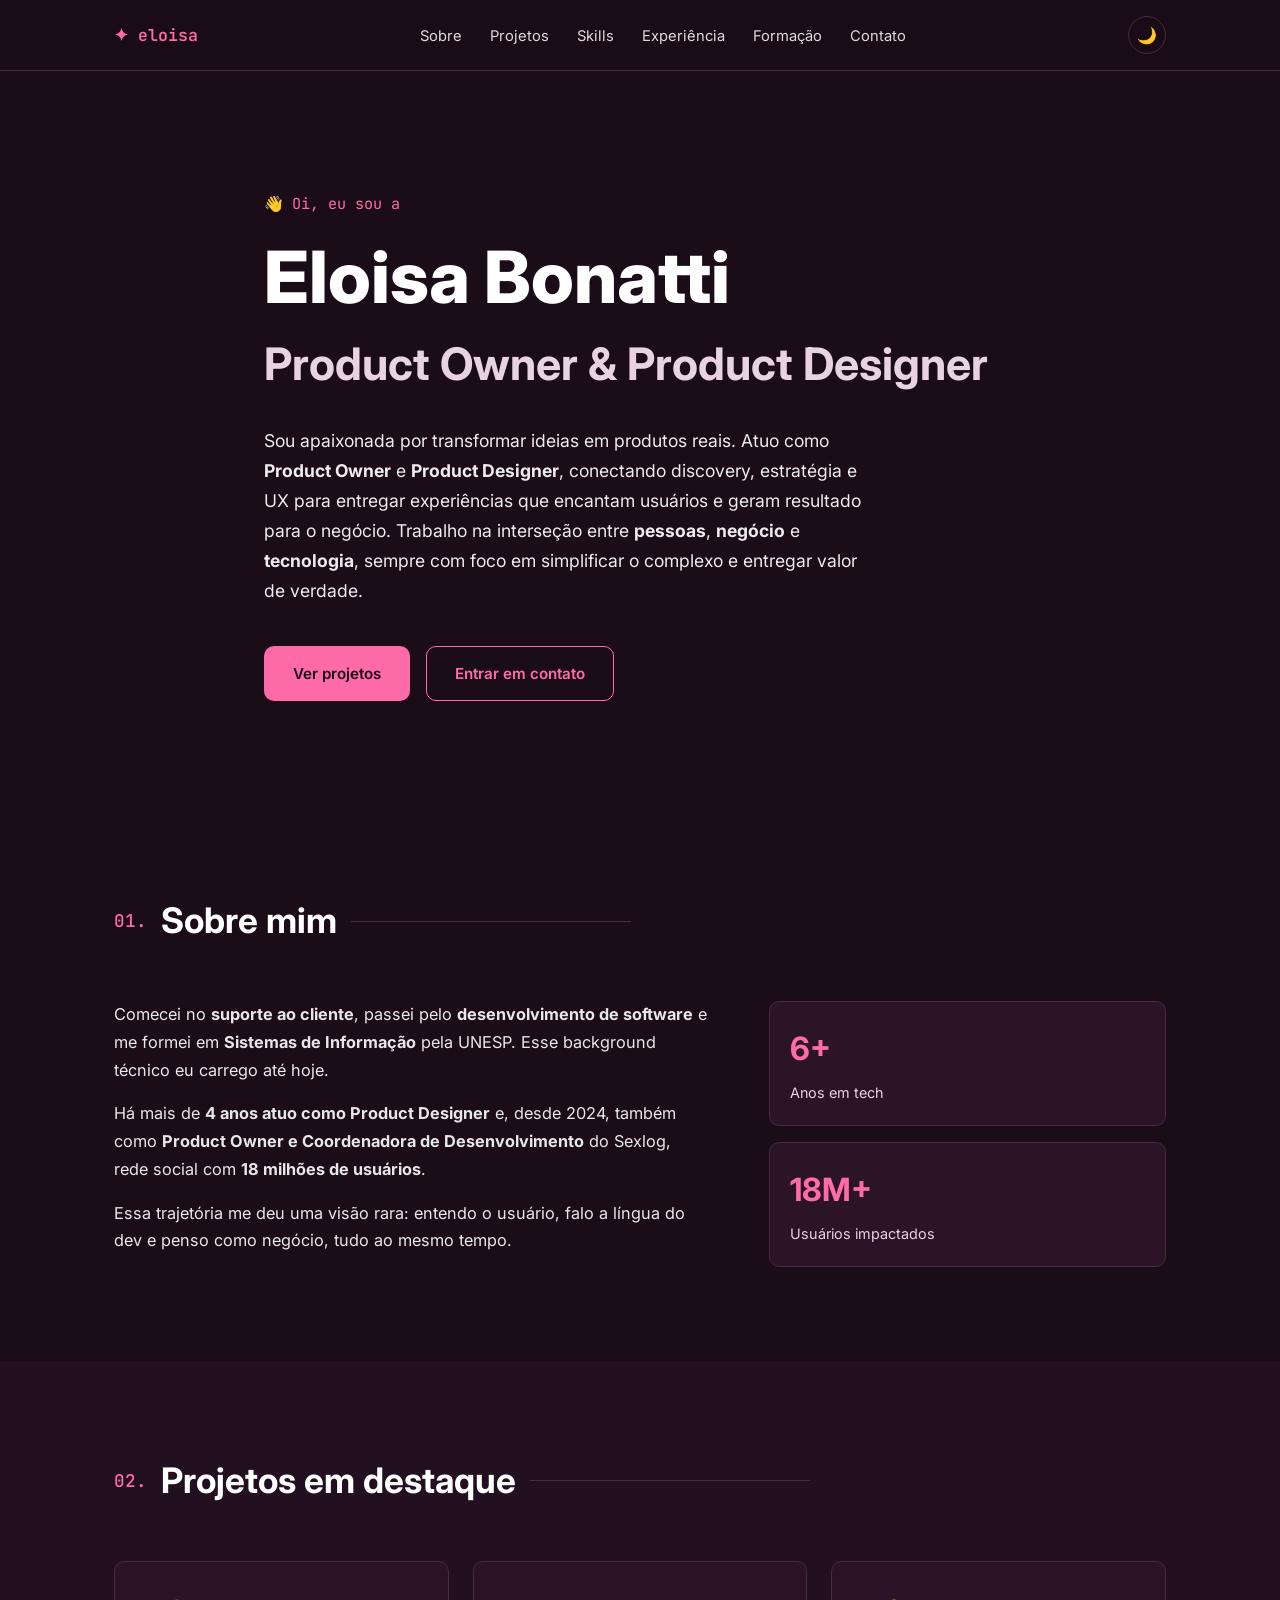
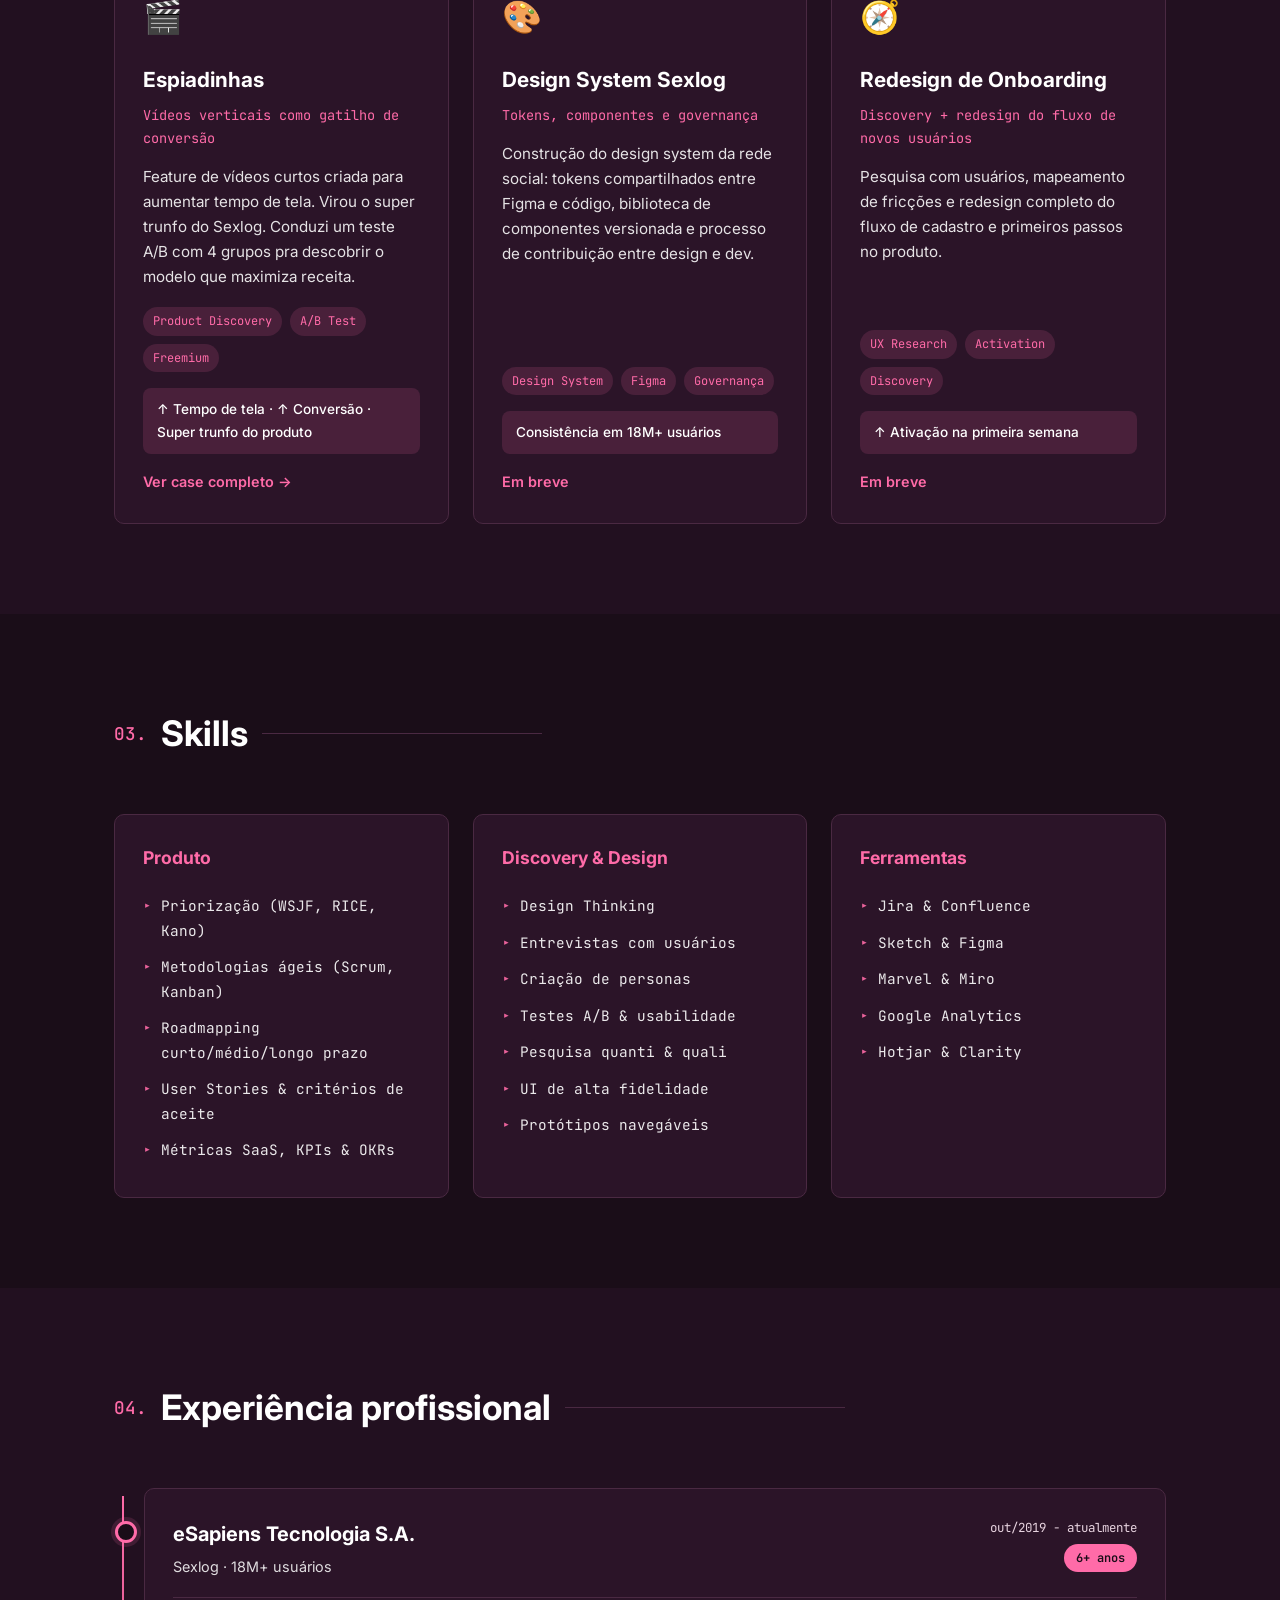
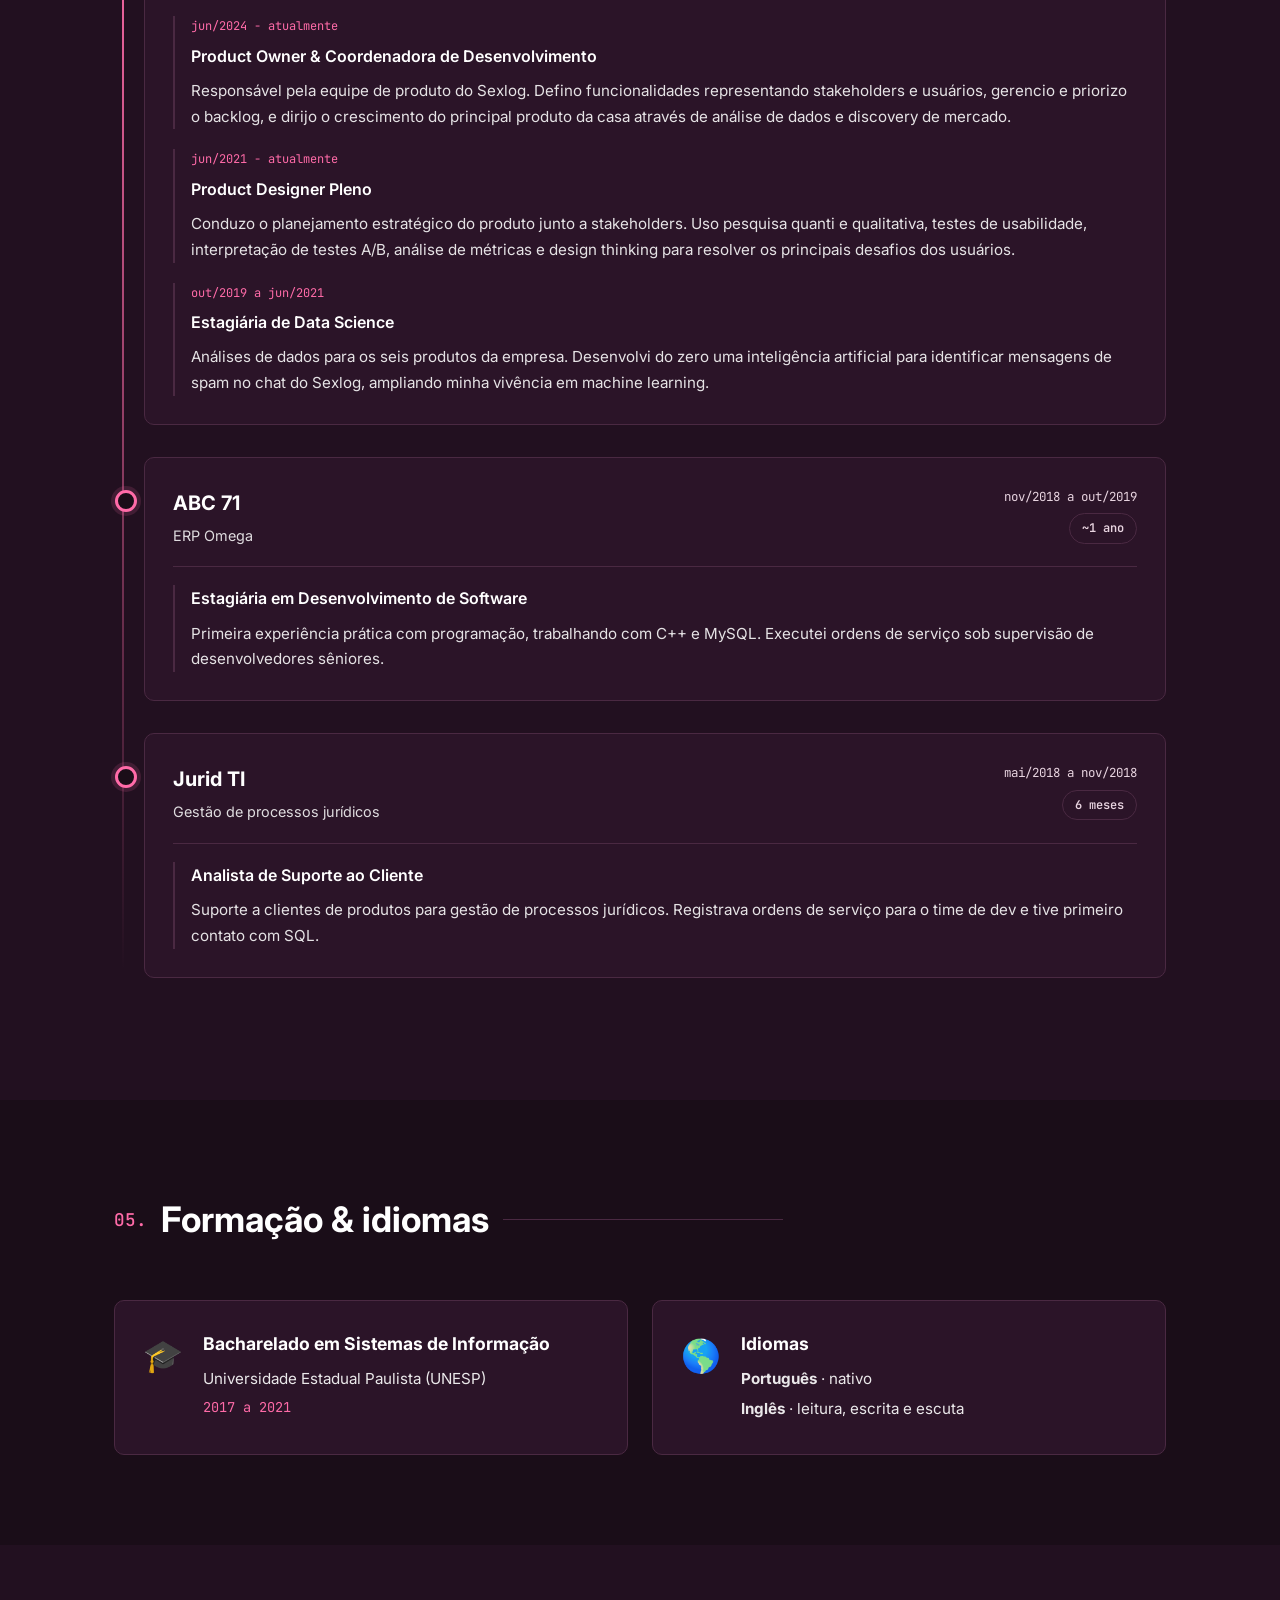
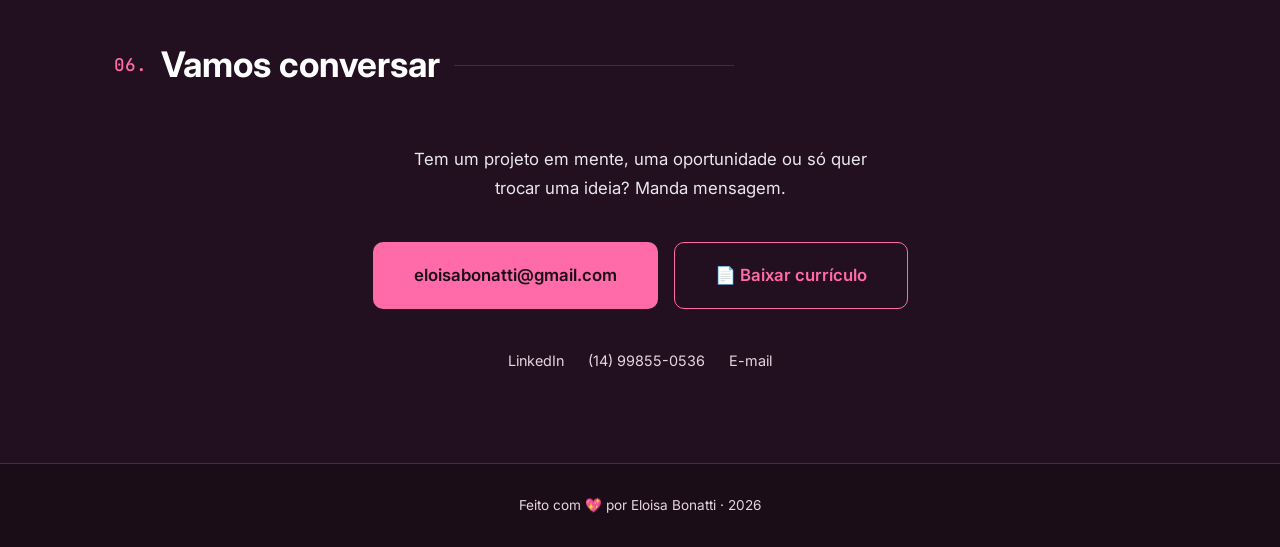
==== index.html @ 6ac98e0f "style: remover highlight de cafés tomados" ====
<!DOCTYPE html>
<html lang="pt-BR">
<head>
  <meta charset="UTF-8" />
  <meta name="viewport" content="width=device-width, initial-scale=1.0" />
  <meta name="description" content="Portifólio pessoal de Eloisa Bonatti." />
  <title>Eloisa Bonatti · Product Owner & Product Designer</title>
  <link rel="preconnect" href="https://fonts.googleapis.com">
  <link rel="preconnect" href="https://fonts.gstatic.com" crossorigin>
  <link href="https://fonts.googleapis.com/css2?family=Inter:wght@400;500;600;700;800&family=JetBrains+Mono:wght@400;600&display=swap" rel="stylesheet">
  <link rel="stylesheet" href="src/styles/main.css" />
</head>
<body>
  <!-- NAV -->
  <header class="nav">
    <div class="container nav__inner">
      <a href="#" class="nav__logo">✦ eloisa</a>
      <nav>
        <ul class="nav__links">
          <li><a href="#sobre">Sobre</a></li>
          <li><a href="#projetos">Projetos</a></li>
          <li><a href="#skills">Skills</a></li>
          <li><a href="#experiencia">Experiência</a></li>
          <li><a href="#formacao">Formação</a></li>
          <li><a href="#contato">Contato</a></li>
        </ul>
      </nav>
      <button id="themeToggle" class="theme-toggle" aria-label="Alternar tema">🌙</button>
    </div>
  </header>

  <!-- HERO -->
  <section class="hero">
    <div class="container hero__inner">
      <p class="hero__hello">👋 Oi, eu sou a</p>
      <h1 class="hero__name">Eloisa Bonatti</h1>
      <h2 class="hero__role">Product Owner &amp; Product Designer</h2>
      <p class="hero__bio">
        Sou apaixonada por transformar ideias em produtos reais. Atuo como
        <strong>Product Owner</strong> e <strong>Product Designer</strong>, conectando
        discovery, estratégia e UX para entregar experiências que encantam usuários
        e geram resultado para o negócio. Trabalho na interseção entre
        <strong>pessoas</strong>, <strong>negócio</strong> e <strong>tecnologia</strong>,
        sempre com foco em simplificar o complexo e entregar valor de verdade.
      </p>
      <div class="hero__ctas">
        <a href="#projetos" class="btn btn--primary">Ver projetos</a>
        <a href="#contato" class="btn btn--ghost">Entrar em contato</a>
      </div>
    </div>
  </section>

  <!-- SOBRE -->
  <section id="sobre" class="section">
    <div class="container">
      <h2 class="section__title"><span class="section__index">01.</span> Sobre mim</h2>
      <div class="about">
        <div class="about__text">
          <p>
            Comecei no <strong>suporte ao cliente</strong>, passei pelo
            <strong>desenvolvimento de software</strong> e me formei em
            <strong>Sistemas de Informação</strong> pela UNESP. Esse background
            técnico eu carrego até hoje.
          </p>
          <p>
            Há mais de <strong>4 anos atuo como Product Designer</strong> e, desde
            2024, também como <strong>Product Owner e Coordenadora de Desenvolvimento</strong>
            do Sexlog, rede social com <strong>18 milhões de usuários</strong>.
          </p>
          <p>
            Essa trajetória me deu uma visão rara: entendo o usuário, falo a língua
            do dev e penso como negócio, tudo ao mesmo tempo.
          </p>
        </div>
        <div class="about__highlights">
          <div class="highlight"><span class="highlight__num">6+</span><span>Anos em tech</span></div>
          <div class="highlight"><span class="highlight__num">18M+</span><span>Usuários impactados</span></div>
        </div>
      </div>
    </div>
  </section>

  <!-- PROJETOS -->
  <section id="projetos" class="section section--alt">
    <div class="container">
      <h2 class="section__title"><span class="section__index">02.</span> Projetos em destaque</h2>
      <div class="projects" id="projectsGrid">
        <!-- preenchido via JS -->
      </div>
    </div>
  </section>

  <!-- SKILLS -->
  <section id="skills" class="section">
    <div class="container">
      <h2 class="section__title"><span class="section__index">03.</span> Skills</h2>
      <div class="skills">
        <div class="skill-group">
          <h3>Produto</h3>
          <ul>
            <li>Priorização (WSJF, RICE, Kano)</li>
            <li>Metodologias ágeis (Scrum, Kanban)</li>
            <li>Roadmapping curto/médio/longo prazo</li>
            <li>User Stories &amp; critérios de aceite</li>
            <li>Métricas SaaS, KPIs &amp; OKRs</li>
          </ul>
        </div>
        <div class="skill-group">
          <h3>Discovery &amp; Design</h3>
          <ul>
            <li>Design Thinking</li>
            <li>Entrevistas com usuários</li>
            <li>Criação de personas</li>
            <li>Testes A/B &amp; usabilidade</li>
            <li>Pesquisa quanti &amp; quali</li>
            <li>UI de alta fidelidade</li>
            <li>Protótipos navegáveis</li>
          </ul>
        </div>
        <div class="skill-group">
          <h3>Ferramentas</h3>
          <ul>
            <li>Jira &amp; Confluence</li>
            <li>Sketch &amp; Figma</li>
            <li>Marvel &amp; Miro</li>
            <li>Google Analytics</li>
            <li>Hotjar &amp; Clarity</li>
          </ul>
        </div>
      </div>
    </div>
  </section>

  <!-- EXPERIÊNCIA -->
  <section id="experiencia" class="section section--alt">
    <div class="container">
      <h2 class="section__title"><span class="section__index">04.</span> Experiência profissional</h2>
      <div class="timeline">

        <div class="timeline__item">
          <div class="timeline__header">
            <div>
              <h3 class="timeline__company-name">eSapiens Tecnologia S.A.</h3>
              <div class="timeline__company-sub">Sexlog · 18M+ usuários</div>
            </div>
            <div class="timeline__tenure">
              <span class="timeline__period">out/2019 - atualmente</span>
              <span class="timeline__badge">6+ anos</span>
            </div>
          </div>

          <div class="timeline__roles">
            <div class="role">
              <div class="role__period">jun/2024 - atualmente</div>
              <h4 class="role__title">Product Owner &amp; Coordenadora de Desenvolvimento</h4>
              <p class="role__desc">
                Responsável pela equipe de produto do Sexlog. Defino funcionalidades
                representando stakeholders e usuários, gerencio e priorizo o backlog, e
                dirijo o crescimento do principal produto da casa através de análise de
                dados e discovery de mercado.
              </p>
            </div>

            <div class="role">
              <div class="role__period">jun/2021 - atualmente</div>
              <h4 class="role__title">Product Designer Pleno</h4>
              <p class="role__desc">
                Conduzo o planejamento estratégico do produto junto a stakeholders. Uso
                pesquisa quanti e qualitativa, testes de usabilidade, interpretação de
                testes A/B, análise de métricas e design thinking para resolver os
                principais desafios dos usuários.
              </p>
            </div>

            <div class="role">
              <div class="role__period">out/2019 a jun/2021</div>
              <h4 class="role__title">Estagiária de Data Science</h4>
              <p class="role__desc">
                Análises de dados para os seis produtos da empresa. Desenvolvi do zero
                uma inteligência artificial para identificar mensagens de spam no chat
                do Sexlog, ampliando minha vivência em machine learning.
              </p>
            </div>
          </div>
        </div>

        <div class="timeline__item">
          <div class="timeline__header">
            <div>
              <h3 class="timeline__company-name">ABC 71</h3>
              <div class="timeline__company-sub">ERP Omega</div>
            </div>
            <div class="timeline__tenure">
              <span class="timeline__period">nov/2018 a out/2019</span>
              <span class="timeline__badge timeline__badge--soft">~1 ano</span>
            </div>
          </div>
          <div class="timeline__roles">
            <div class="role">
              <h4 class="role__title">Estagiária em Desenvolvimento de Software</h4>
              <p class="role__desc">
                Primeira experiência prática com programação, trabalhando com C++ e MySQL.
                Executei ordens de serviço sob supervisão de desenvolvedores sêniores.
              </p>
            </div>
          </div>
        </div>

        <div class="timeline__item">
          <div class="timeline__header">
            <div>
              <h3 class="timeline__company-name">Jurid TI</h3>
              <div class="timeline__company-sub">Gestão de processos jurídicos</div>
            </div>
            <div class="timeline__tenure">
              <span class="timeline__period">mai/2018 a nov/2018</span>
              <span class="timeline__badge timeline__badge--soft">6 meses</span>
            </div>
          </div>
          <div class="timeline__roles">
            <div class="role">
              <h4 class="role__title">Analista de Suporte ao Cliente</h4>
              <p class="role__desc">
                Suporte a clientes de produtos para gestão de processos jurídicos.
                Registrava ordens de serviço para o time de dev e tive primeiro contato com SQL.
              </p>
            </div>
          </div>
        </div>

      </div>
    </div>
  </section>
  <!-- FORMAÇÃO -->
  <section id="formacao" class="section">
    <div class="container">
      <h2 class="section__title"><span class="section__index">05.</span> Formação &amp; idiomas</h2>
      <div class="education">
        <div class="education__card">
          <div class="education__icon">🎓</div>
          <div>
            <h3>Bacharelado em Sistemas de Informação</h3>
            <p class="education__school">Universidade Estadual Paulista (UNESP)</p>
            <p class="education__period">2017 a 2021</p>
          </div>
        </div>
        <div class="education__card">
          <div class="education__icon">🌎</div>
          <div>
            <h3>Idiomas</h3>
            <p class="education__school"><strong>Português</strong> · nativo</p>
            <p class="education__school"><strong>Inglês</strong> · leitura, escrita e escuta</p>
          </div>
        </div>
      </div>
    </div>
  </section>

  <!-- CONTATO -->
  <section id="contato" class="section section--alt">
    <div class="container contact">
      <h2 class="section__title"><span class="section__index">06.</span> Vamos conversar</h2>
      <p class="contact__lead">
        Tem um projeto em mente, uma oportunidade ou só quer trocar uma ideia? Manda mensagem.
      </p>
      <div class="contact__ctas">
        <a href="mailto:eloisabonatti@gmail.com" class="btn btn--primary btn--large">eloisabonatti@gmail.com</a>
        <a href="public/CV_EloisaBonatti.pdf" target="_blank" rel="noopener" class="btn btn--ghost btn--large">📄 Baixar currículo</a>
      </div>
      <div class="contact__social">
        <a href="https://linkedin.com/in/" target="_blank" rel="noopener">LinkedIn</a>
        <a href="tel:+5514998550536">(14) 99855-0536</a>
        <a href="mailto:eloisabonatti@gmail.com">E-mail</a>
      </div>
    </div>
  </section>

  <footer class="footer">
    <div class="container">
      <p>Feito com 💖 por Eloisa Bonatti · <span id="year"></span></p>
    </div>
  </footer>

  <script src="src/utils/main.js"></script>
</body>
</html>
---- src/styles/main.css ----
/* ============ TOKENS ============ */
:root {
  --bg: #1a0d18;
  --bg-alt: #221020;
  --surface: #2b1428;
  --border: #4a2942;
  --text: #ffffff;
  --text-muted: #e8d4e0;
  --accent: #ff6ba8;
  --accent-soft: rgba(255, 107, 168, 0.14);
  --shadow: 0 10px 30px -15px rgba(255, 107, 168, 0.4);
  --radius: 10px;
  --container: 1100px;
  --transition: 0.25s ease;
}

[data-theme="light"] {
  --bg: #fff5f9;
  --bg-alt: #ffe4ef;
  --surface: #ffffff;
  --border: #ffc4dc;
  --text: #2d0f23;
  --text-muted: #5c2945;
  --accent: #c2185b;
  --accent-soft: rgba(194, 24, 91, 0.08);
  --shadow: 0 4px 20px -6px rgba(194, 24, 91, 0.15);
}

/* ============ RESET ============ */
* { box-sizing: border-box; margin: 0; padding: 0; }
html { scroll-behavior: smooth; }
body {
  font-family: 'Inter', system-ui, sans-serif;
  background: var(--bg);
  color: var(--text);
  line-height: 1.7;
  font-size: 16.5px;
  -webkit-font-smoothing: antialiased;
  -moz-osx-font-smoothing: grayscale;
  transition: background var(--transition), color var(--transition);
}
a { color: inherit; text-decoration: none; transition: color var(--transition); }
ul { list-style: none; }
img { max-width: 100%; display: block; }

.container { max-width: var(--container); margin: 0 auto; padding: 0 24px; }

/* ============ NAV ============ */
.nav {
  position: sticky; top: 0; z-index: 50;
  background: rgba(10, 14, 26, 0.85);
  backdrop-filter: blur(10px);
  border-bottom: 1px solid var(--border);
}
.nav { background: rgba(26, 13, 24, 0.85); }
[data-theme="light"] .nav { background: rgba(255, 245, 249, 0.9); }
.nav__inner { display: flex; align-items: center; justify-content: space-between; height: 70px; }
.nav__logo { font-family: 'JetBrains Mono', monospace; font-weight: 600; color: var(--accent); }
.nav__links { display: flex; gap: 28px; }
.nav__links a { font-size: 0.92rem; color: var(--text); opacity: 0.85; }
.nav__links a:hover { opacity: 1; }
.nav__links a:hover { color: var(--accent); }
.theme-toggle {
  background: none; border: 1px solid var(--border); color: var(--text);
  width: 38px; height: 38px; border-radius: 50%; cursor: pointer;
  font-size: 1rem; transition: all var(--transition);
}
.theme-toggle:hover { border-color: var(--accent); color: var(--accent); }

/* ============ HERO ============ */
.hero { padding: 120px 0 100px; }
.hero__inner { max-width: 800px; }
.hero__hello { color: var(--accent); font-family: 'JetBrains Mono', monospace; font-size: 0.95rem; margin-bottom: 20px; }
.hero__name { font-size: clamp(2.5rem, 6vw, 4.5rem); font-weight: 800; line-height: 1.1; margin-bottom: 10px; }
.hero__role { font-size: clamp(1.5rem, 4vw, 2.8rem); font-weight: 700; color: var(--text-muted); margin-bottom: 24px; }
.hero__bio { font-size: 1.1rem; color: var(--text); max-width: 600px; margin-bottom: 40px; opacity: 0.92; }
.hero__ctas { display: flex; gap: 16px; flex-wrap: wrap; }

/* ============ BUTTONS ============ */
.btn {
  display: inline-block; padding: 14px 28px; border-radius: var(--radius);
  font-weight: 600; font-size: 0.95rem; cursor: pointer;
  transition: all var(--transition); border: 1px solid transparent;
}
.btn--primary { background: var(--accent); color: var(--bg); }
.btn--primary:hover { transform: translateY(-2px); box-shadow: var(--shadow); }
.btn--ghost { background: transparent; border-color: var(--accent); color: var(--accent); }
.btn--ghost:hover { background: var(--accent-soft); }
.btn--large { padding: 18px 40px; font-size: 1.05rem; }

/* ============ SECTIONS ============ */
.section { padding: 90px 0; }
.section--alt { background: var(--bg-alt); }
.section__title {
  font-size: clamp(1.6rem, 4vw, 2.2rem); font-weight: 700;
  margin-bottom: 50px; display: flex; align-items: center; gap: 14px;
}
.section__title::after {
  content: ""; flex: 1; height: 1px; background: var(--border); max-width: 280px;
}
.section__index {
  font-family: 'JetBrains Mono', monospace; color: var(--accent);
  font-size: 1.1rem; font-weight: 500;
}

/* ============ SOBRE ============ */
.about { display: grid; grid-template-columns: 1.5fr 1fr; gap: 60px; align-items: start; }
.about__text p { color: var(--text); margin-bottom: 16px; opacity: 0.9; font-size: 1.02rem; }
.about__text strong { color: var(--text); }
.about__highlights { display: grid; gap: 16px; }
.highlight {
  background: var(--surface); border: 1px solid var(--border);
  padding: 20px; border-radius: var(--radius);
  display: flex; flex-direction: column; gap: 4px;
}
.highlight__num { font-size: 2rem; font-weight: 700; color: var(--accent); }
.highlight span:last-child { color: var(--text-muted); font-size: 0.9rem; }

/* ============ PROJETOS ============ */
.projects {
  display: grid;
  grid-template-columns: repeat(auto-fit, minmax(300px, 1fr));
  gap: 24px;
}
.project {
  background: var(--surface); border: 1px solid var(--border);
  border-radius: var(--radius); padding: 28px;
  transition: all var(--transition);
  display: flex; flex-direction: column;
  color: var(--text);
}
.project--clickable { cursor: pointer; }
.project:hover {
  transform: translateY(-6px); border-color: var(--accent);
  box-shadow: var(--shadow);
}
.project__icon { font-size: 2rem; margin-bottom: 18px; }
.project__title { font-size: 1.3rem; font-weight: 700; margin-bottom: 6px; }
.project__subtitle { color: var(--accent); font-size: 0.85rem; margin-bottom: 14px; font-family: 'JetBrains Mono', monospace; }
.project__desc { color: var(--text); font-size: 0.95rem; flex: 1; margin-bottom: 18px; opacity: 0.88; line-height: 1.65; }
.project__tags { display: flex; flex-wrap: wrap; gap: 8px; margin-bottom: 16px; }
.project__tag {
  font-family: 'JetBrains Mono', monospace; font-size: 0.75rem;
  color: var(--accent); padding: 4px 10px;
  background: var(--accent-soft); border-radius: 20px;
}
.project__impact {
  font-size: 0.85rem; color: var(--text);
  padding: 10px 14px; background: var(--accent-soft);
  border-radius: 8px; margin-bottom: 16px; font-weight: 500;
}
.project__cta {
  font-size: 0.9rem; color: var(--accent); font-weight: 600;
  margin-top: auto;
}
.project:hover .project__cta { transform: translateX(4px); }

/* ============ TIMELINE (EXPERIÊNCIA) ============ */
.timeline { position: relative; padding-left: 30px; }
.timeline::before {
  content: ""; position: absolute; left: 8px; top: 8px; bottom: 8px;
  width: 2px; background: linear-gradient(var(--accent), transparent);
}
.timeline__item {
  position: relative; margin-bottom: 32px;
  background: var(--surface); border: 1px solid var(--border);
  border-radius: var(--radius); padding: 28px;
  transition: border-color var(--transition);
}
.timeline__item::before {
  content: ""; position: absolute; left: -30px; top: 32px;
  width: 16px; height: 16px; border-radius: 50%;
  background: var(--bg); border: 3px solid var(--accent);
  box-shadow: 0 0 0 4px var(--accent-soft);
}
.timeline__item:hover { border-color: var(--accent); }

/* Header: empresa + tempo de permanência */
.timeline__header {
  display: flex; justify-content: space-between; align-items: flex-start;
  gap: 16px; flex-wrap: wrap;
  padding-bottom: 18px; margin-bottom: 18px;
  border-bottom: 1px solid var(--border);
}
.timeline__company-name {
  font-size: 1.25rem; font-weight: 700; margin-bottom: 4px;
}
.timeline__company-sub {
  color: var(--text); font-size: 0.9rem; opacity: 0.85;
}
.timeline__tenure {
  display: flex; flex-direction: column; align-items: flex-end; gap: 6px;
}
.timeline__period {
  font-family: 'JetBrains Mono', monospace;
  font-size: 0.78rem; color: var(--text-muted);
}
.timeline__badge {
  font-family: 'JetBrains Mono', monospace;
  font-size: 0.75rem; font-weight: 600;
  padding: 4px 12px; border-radius: 20px;
  background: var(--accent); color: var(--bg);
}
.timeline__badge--soft {
  background: transparent; color: var(--text-muted);
  border: 1px solid var(--border);
}

/* Cargos dentro da empresa */
.timeline__roles {
  display: flex; flex-direction: column; gap: 20px;
}
.role { padding-left: 16px; border-left: 2px solid var(--border); transition: border-color var(--transition); }
.role:hover { border-left-color: var(--accent); }
.role__period {
  font-family: 'JetBrains Mono', monospace;
  font-size: 0.75rem; color: var(--accent); margin-bottom: 6px;
}
.role__title {
  font-size: 1rem; font-weight: 600; margin-bottom: 8px;
}
.role__desc { color: var(--text); font-size: 0.95rem; line-height: 1.7; opacity: 0.88; }

@media (max-width: 640px) {
  .timeline__tenure { align-items: flex-start; }
}

/* ============ FORMAÇÃO ============ */
.education {
  display: grid; grid-template-columns: repeat(auto-fit, minmax(280px, 1fr));
  gap: 24px;
}
.education__card {
  background: var(--surface); border: 1px solid var(--border);
  border-radius: var(--radius); padding: 28px;
  display: flex; gap: 20px; align-items: flex-start;
  transition: all var(--transition);
}
.education__card:hover { border-color: var(--accent); transform: translateY(-4px); }
.education__icon { font-size: 2rem; }
.education__card h3 { margin-bottom: 8px; font-size: 1.1rem; }
.education__school { color: var(--text); font-size: 0.95rem; margin-bottom: 4px; opacity: 0.9; }
.education__period {
  font-family: 'JetBrains Mono', monospace;
  color: var(--accent); font-size: 0.85rem;
}

/* ============ SKILLS ============ */
.skills { display: grid; grid-template-columns: repeat(auto-fit, minmax(250px, 1fr)); gap: 24px; }
.skill-group {
  background: var(--surface); border: 1px solid var(--border);
  padding: 28px; border-radius: var(--radius);
}
.skill-group h3 { color: var(--accent); margin-bottom: 16px; font-size: 1.1rem; }
.skill-group ul li {
  font-family: 'JetBrains Mono', monospace; font-size: 0.9rem;
  color: var(--text); padding: 6px 0; position: relative; padding-left: 18px;
  opacity: 0.9;
}
.skill-group ul li::before { content: "▸"; color: var(--accent); position: absolute; left: 0; }

/* ============ CONTATO ============ */
.contact { text-align: center; }
.contact__lead { color: var(--text); max-width: 500px; margin: 0 auto 40px; font-size: 1.05rem; opacity: 0.9; }
.contact__ctas { display: flex; gap: 16px; justify-content: center; flex-wrap: wrap; }
.contact__social { margin-top: 40px; display: flex; gap: 24px; justify-content: center; }
.contact__social a { color: var(--text-muted); font-size: 0.9rem; }
.contact__social a:hover { color: var(--accent); }

/* ============ FOOTER ============ */
.footer {
  padding: 30px 0; border-top: 1px solid var(--border);
  text-align: center; color: var(--text-muted); font-size: 0.85rem;
}

/* ============ RESPONSIVO ============ */
@media (max-width: 720px) {
  .nav__links { display: none; }
  .about { grid-template-columns: 1fr; }
  .hero { padding: 80px 0 60px; }
  .section { padding: 60px 0; }
  .section__title::after { display: none; }
}
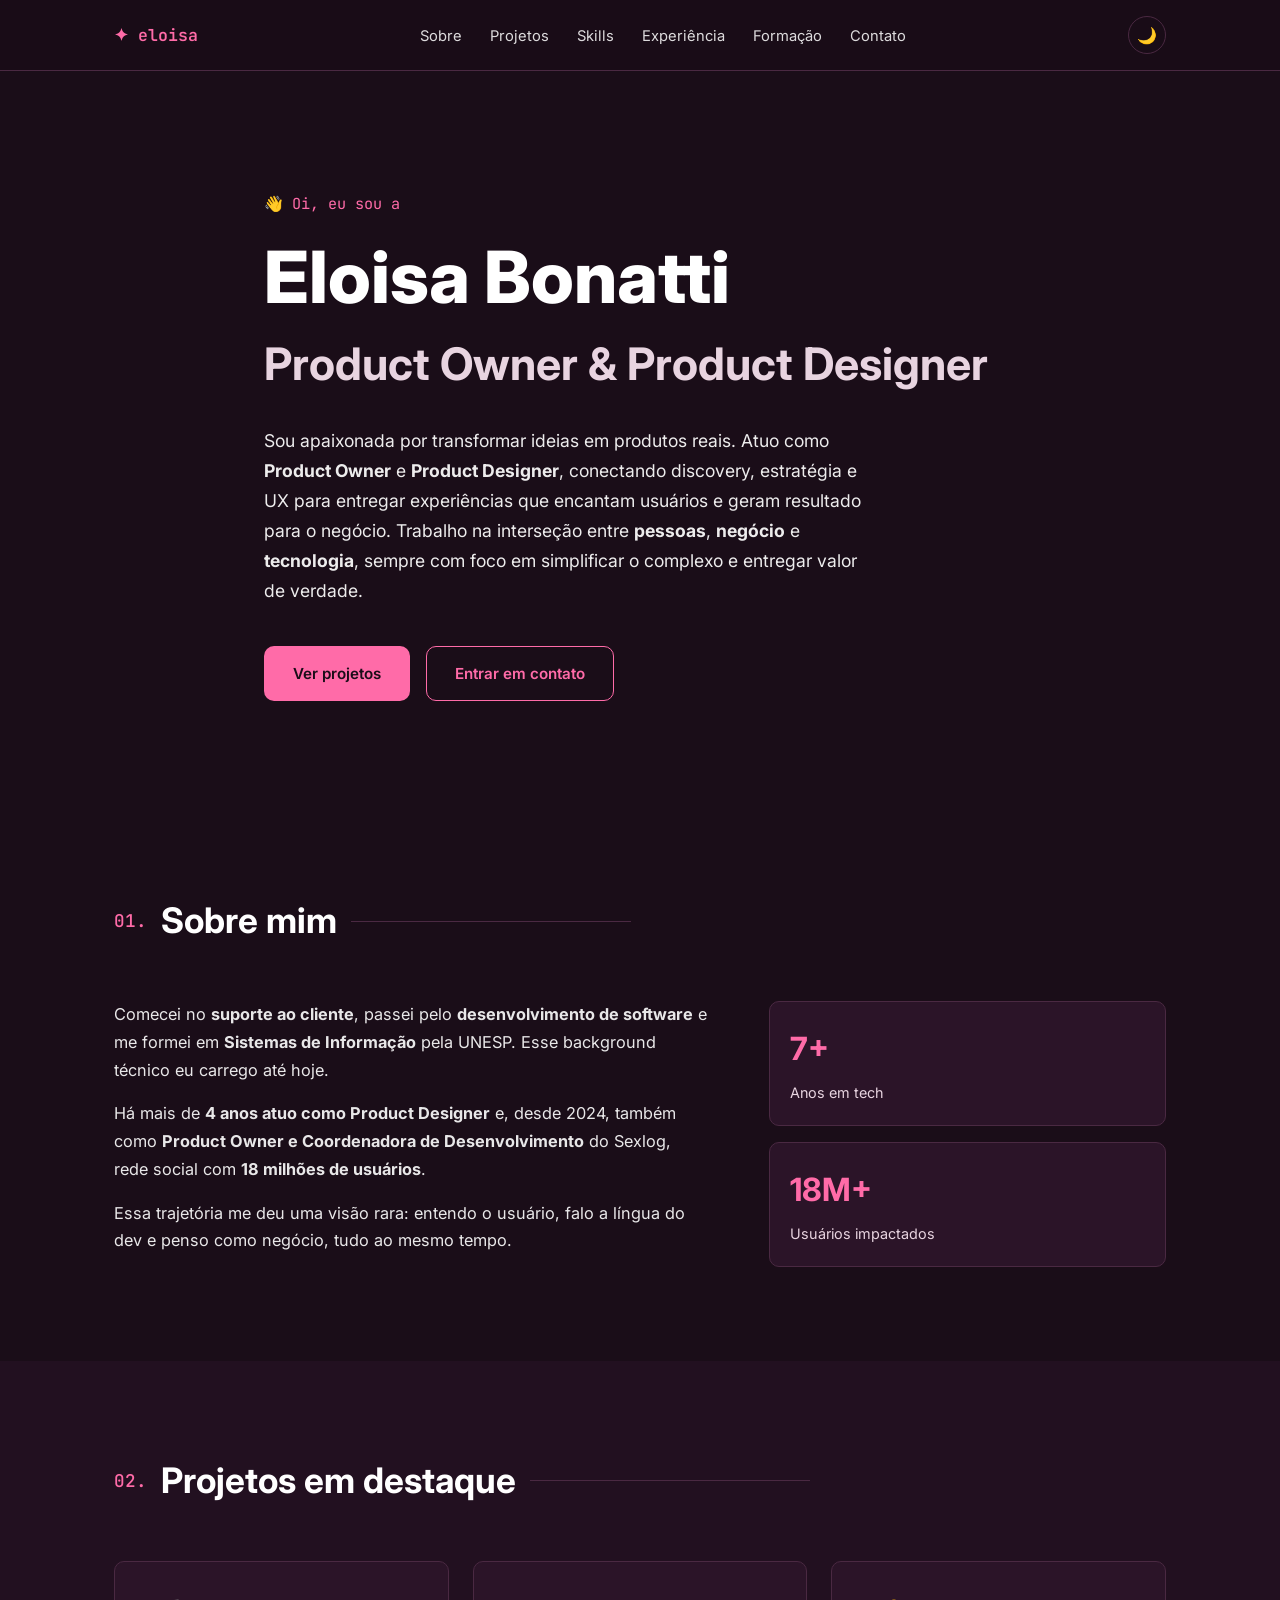
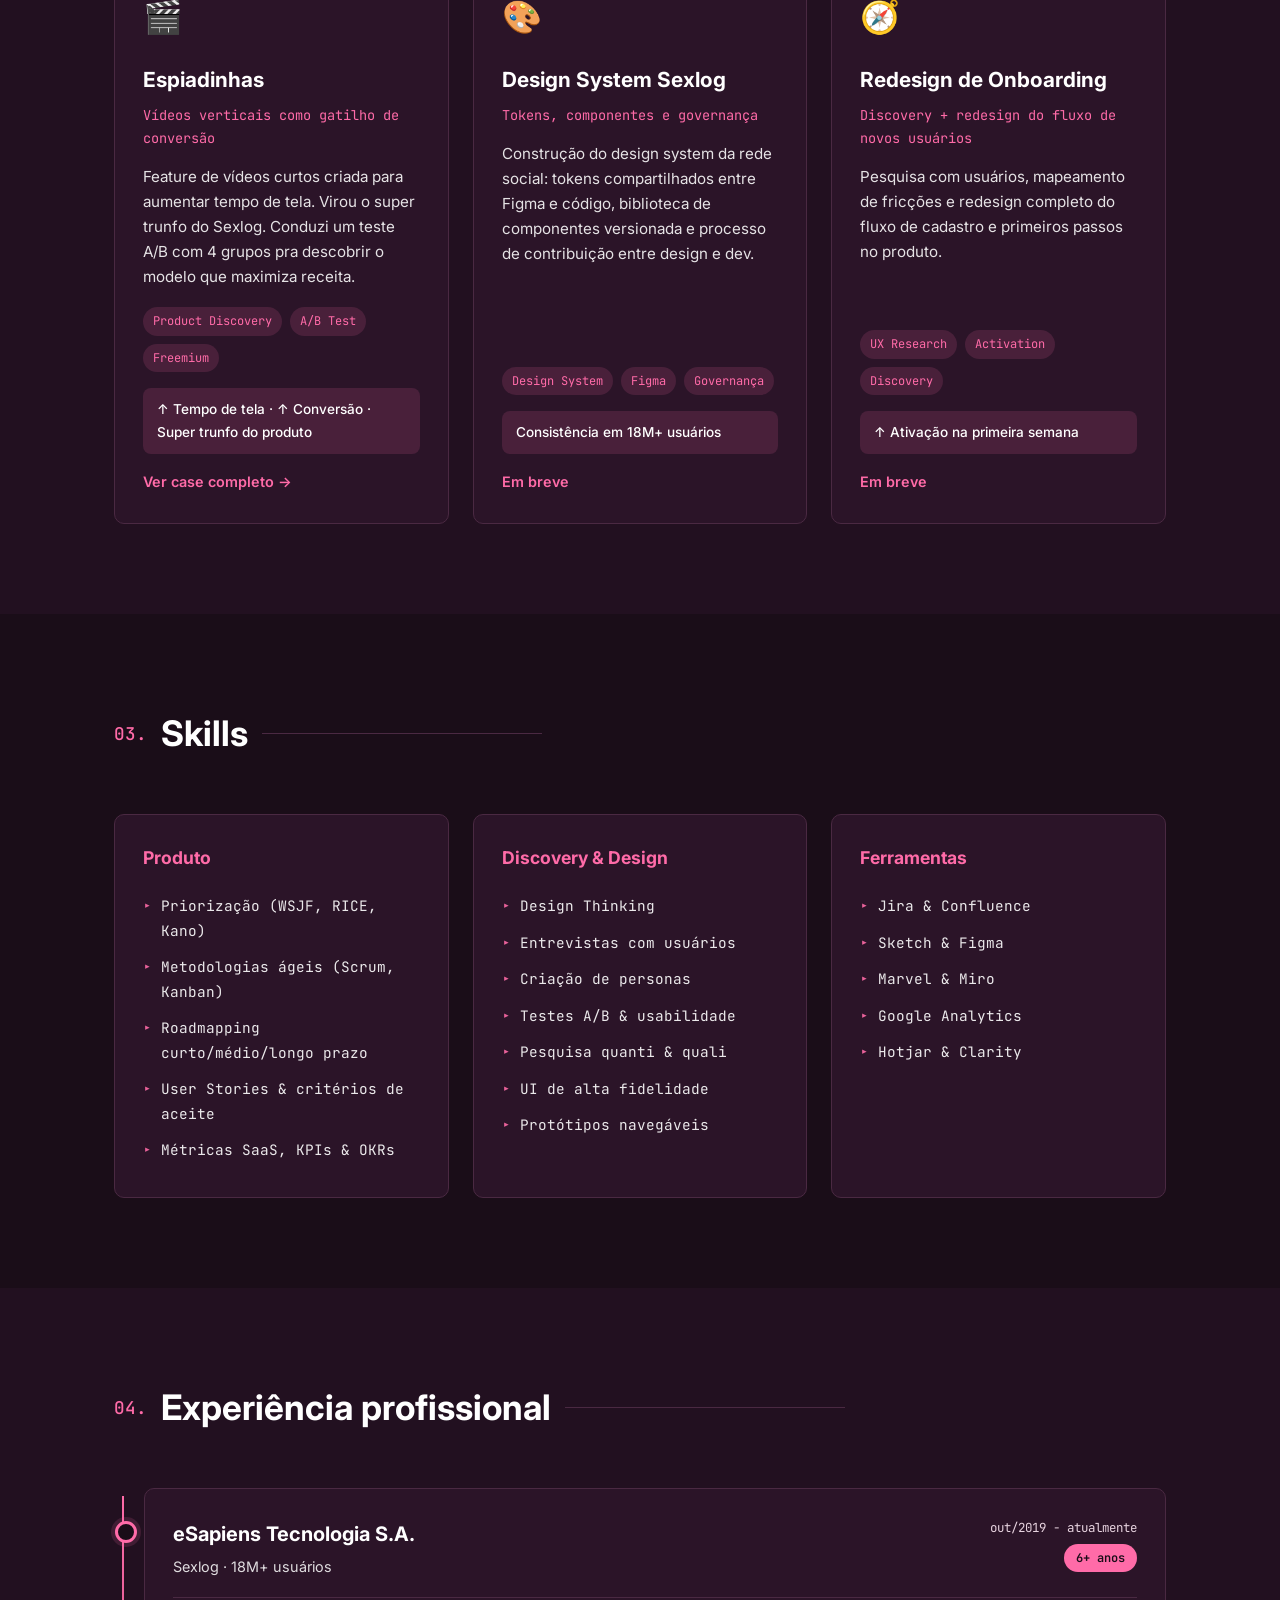
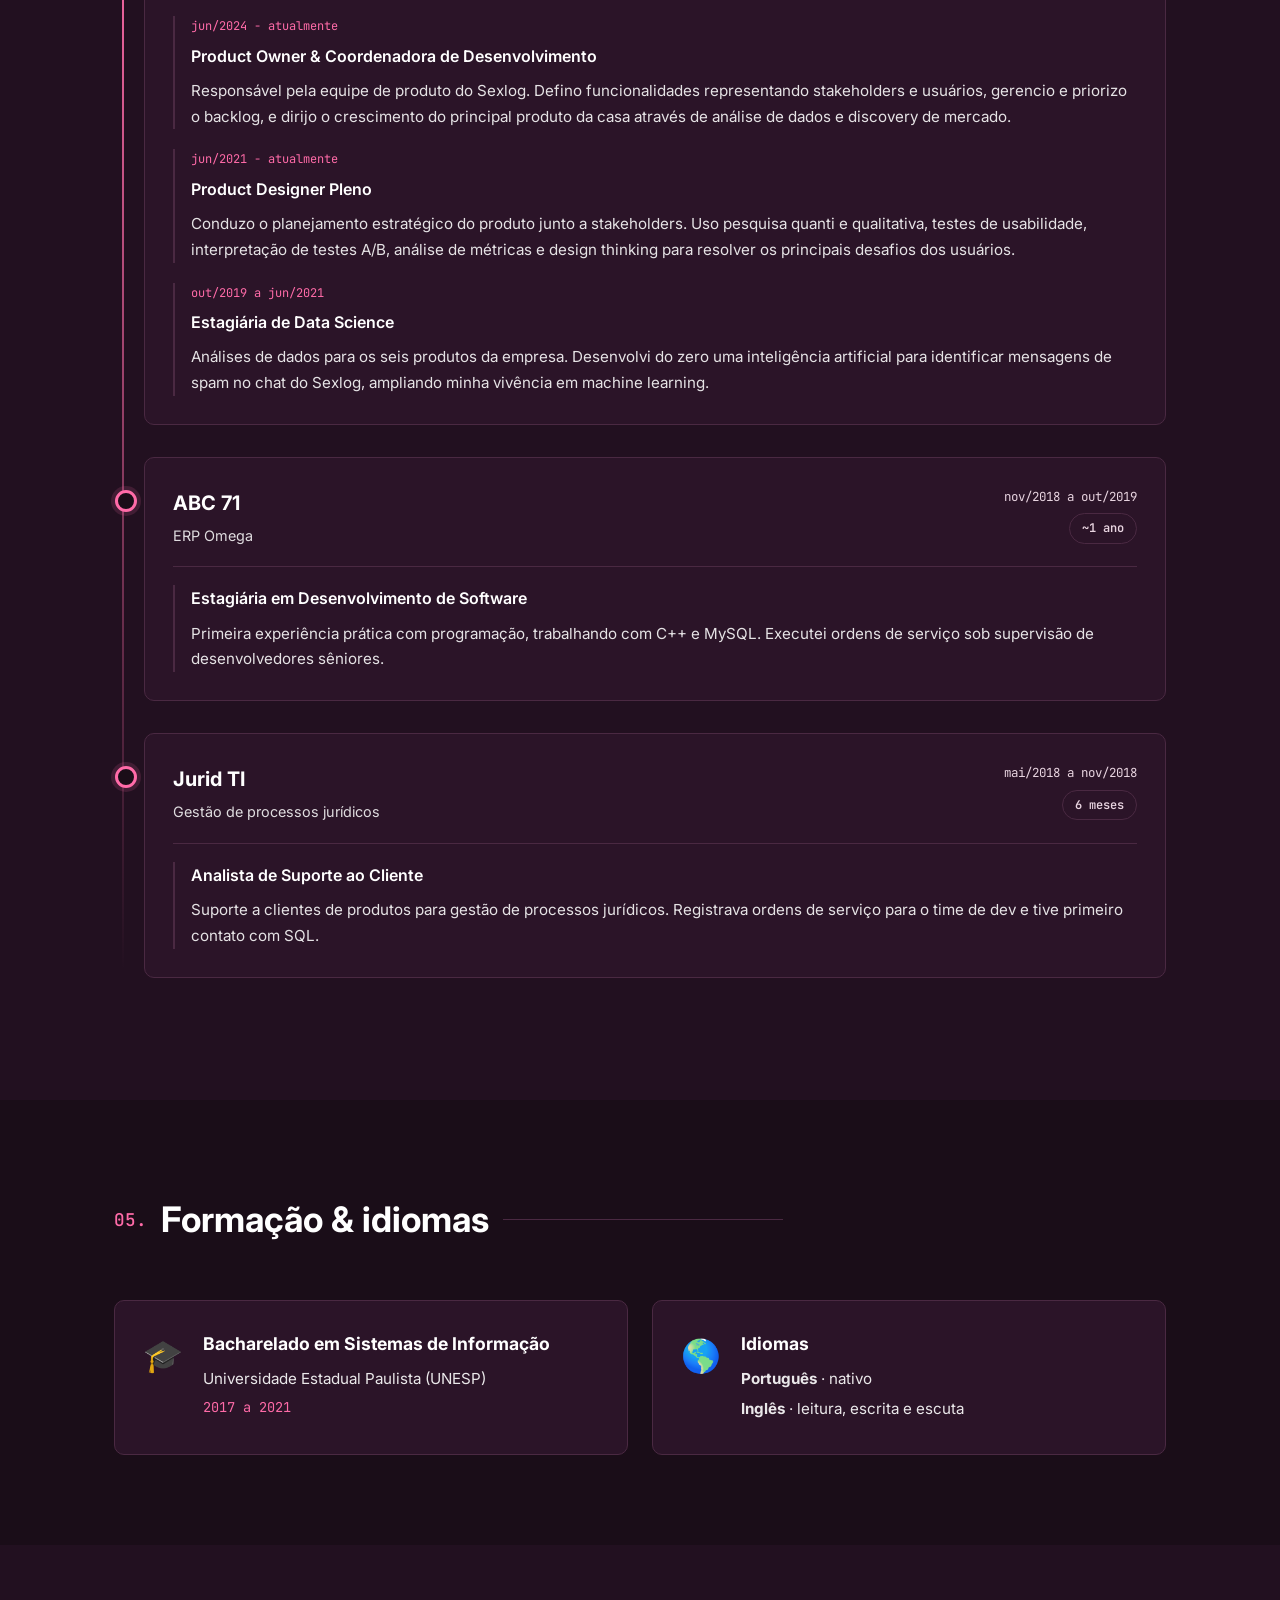
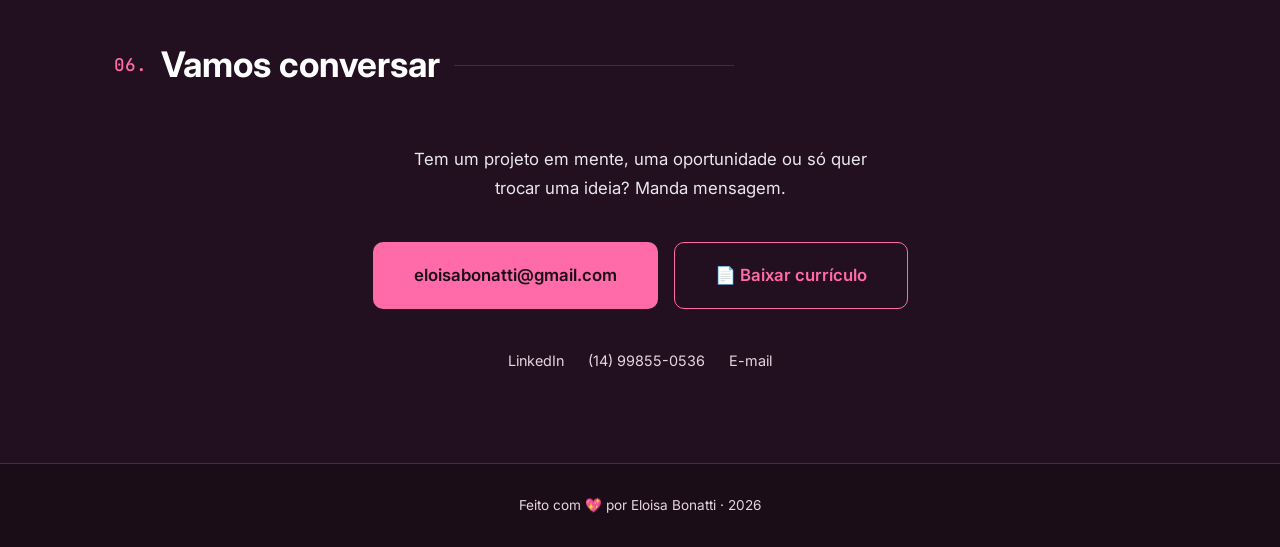
==== commit 621b0b05: "copy: atualizar anos em tech (7+)" ====
--- a/index.html
+++ b/index.html
@@ -73,7 +73,7 @@
           </p>
         </div>
         <div class="about__highlights">
-          <div class="highlight"><span class="highlight__num">6+</span><span>Anos em tech</span></div>
+          <div class="highlight"><span class="highlight__num">7+</span><span>Anos em tech</span></div>
           <div class="highlight"><span class="highlight__num">18M+</span><span>Usuários impactados</span></div>
         </div>
       </div>
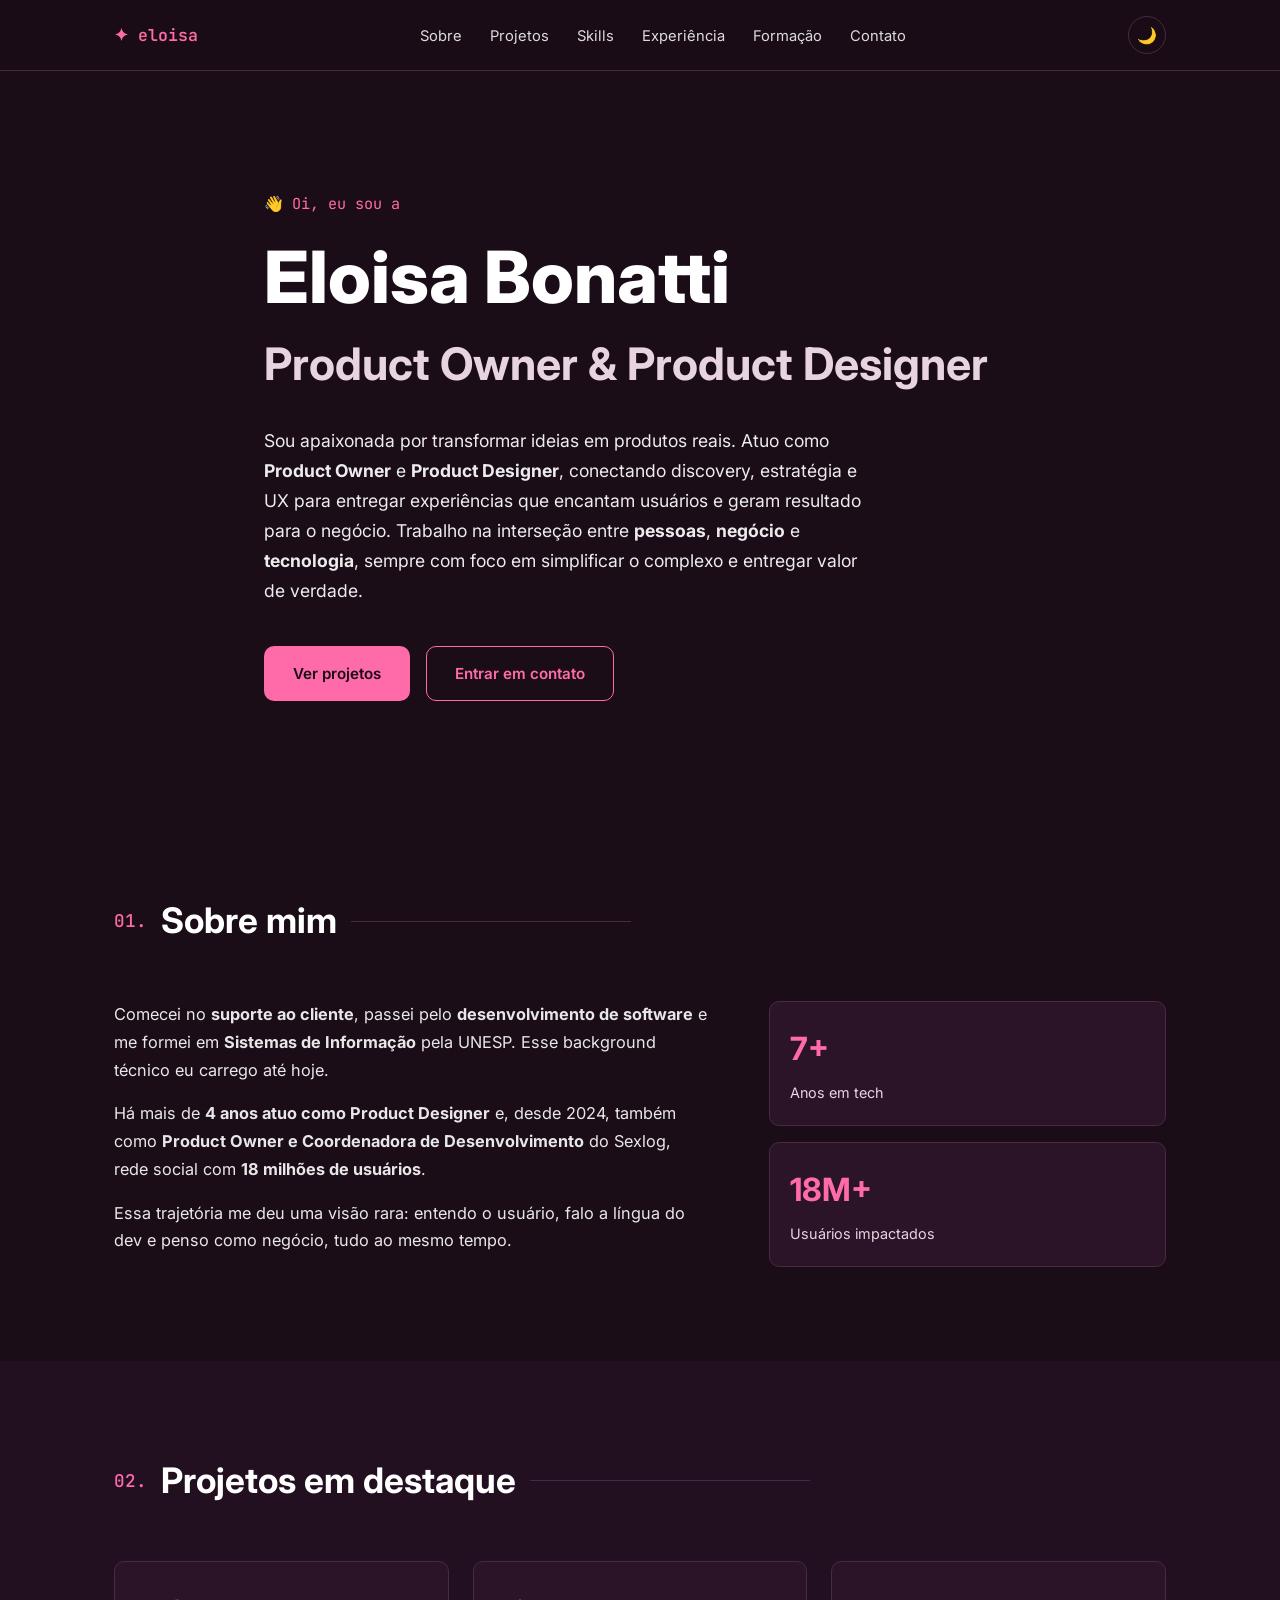
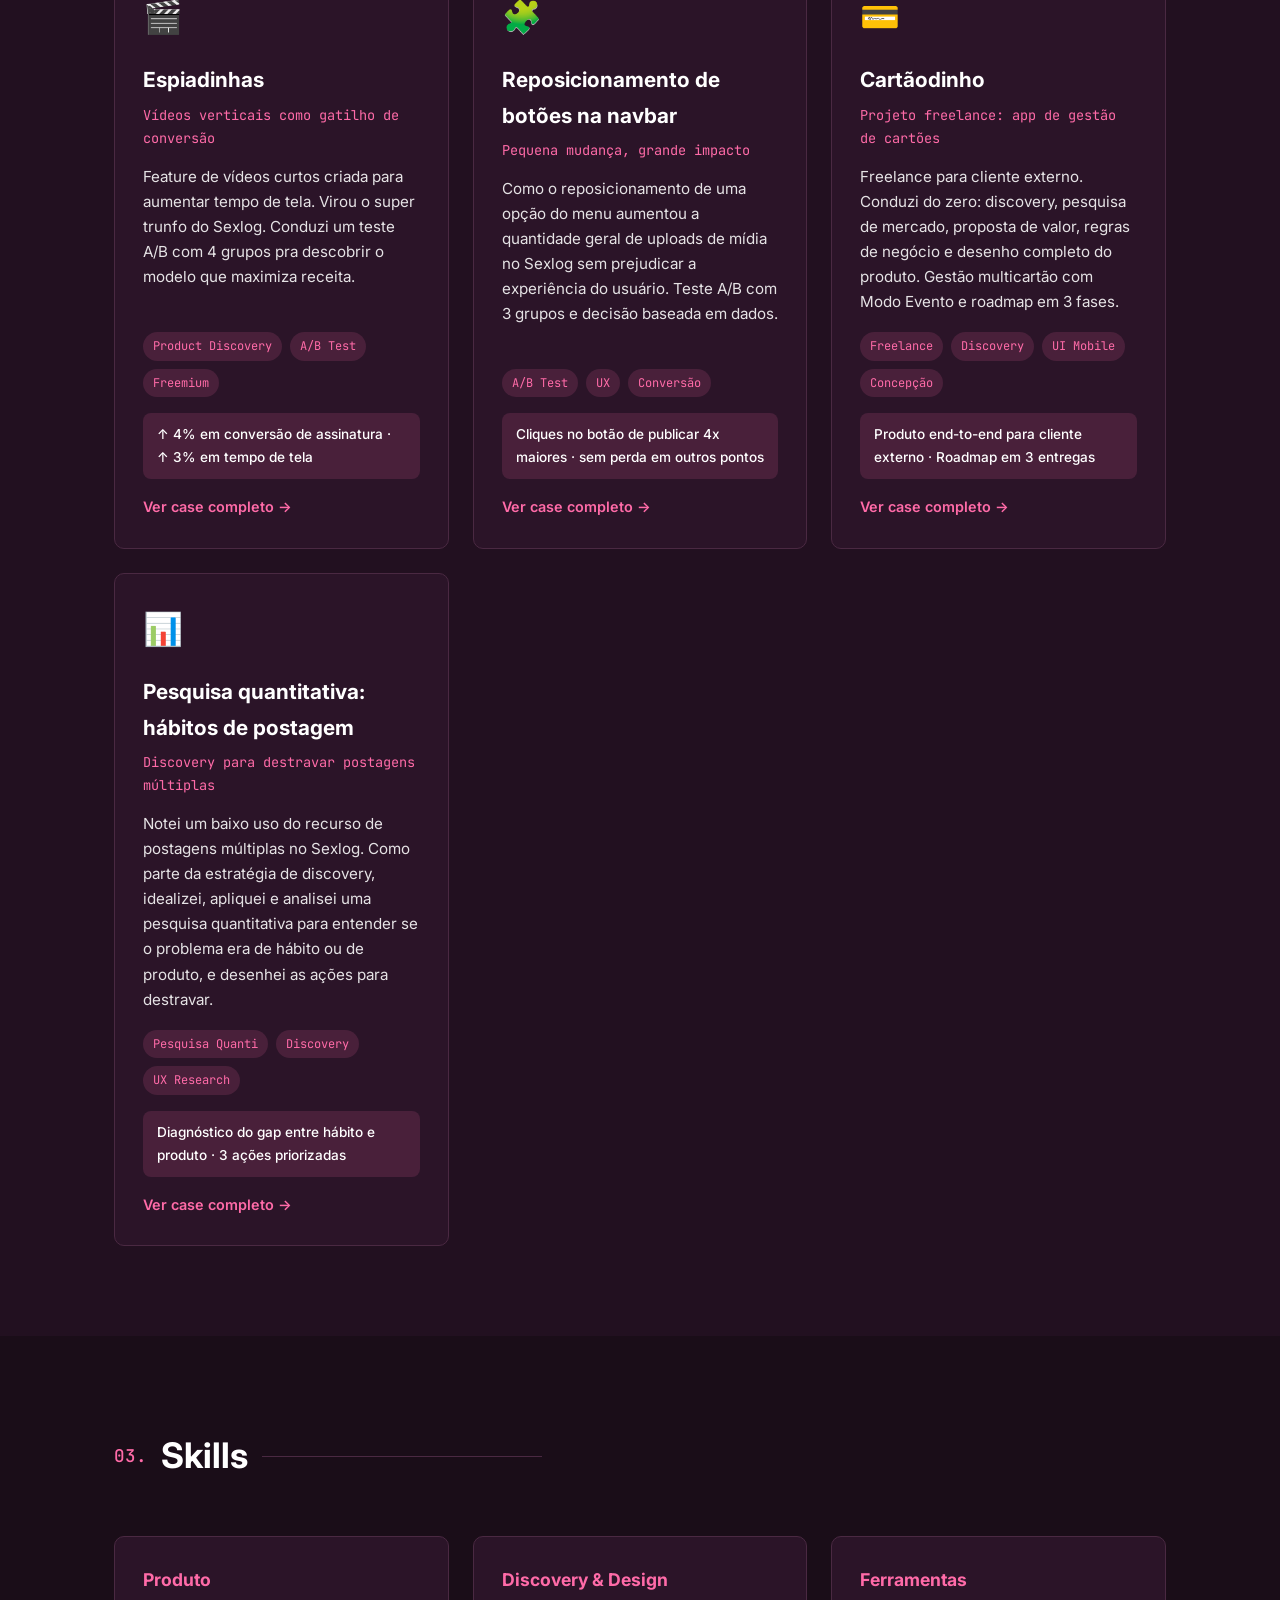
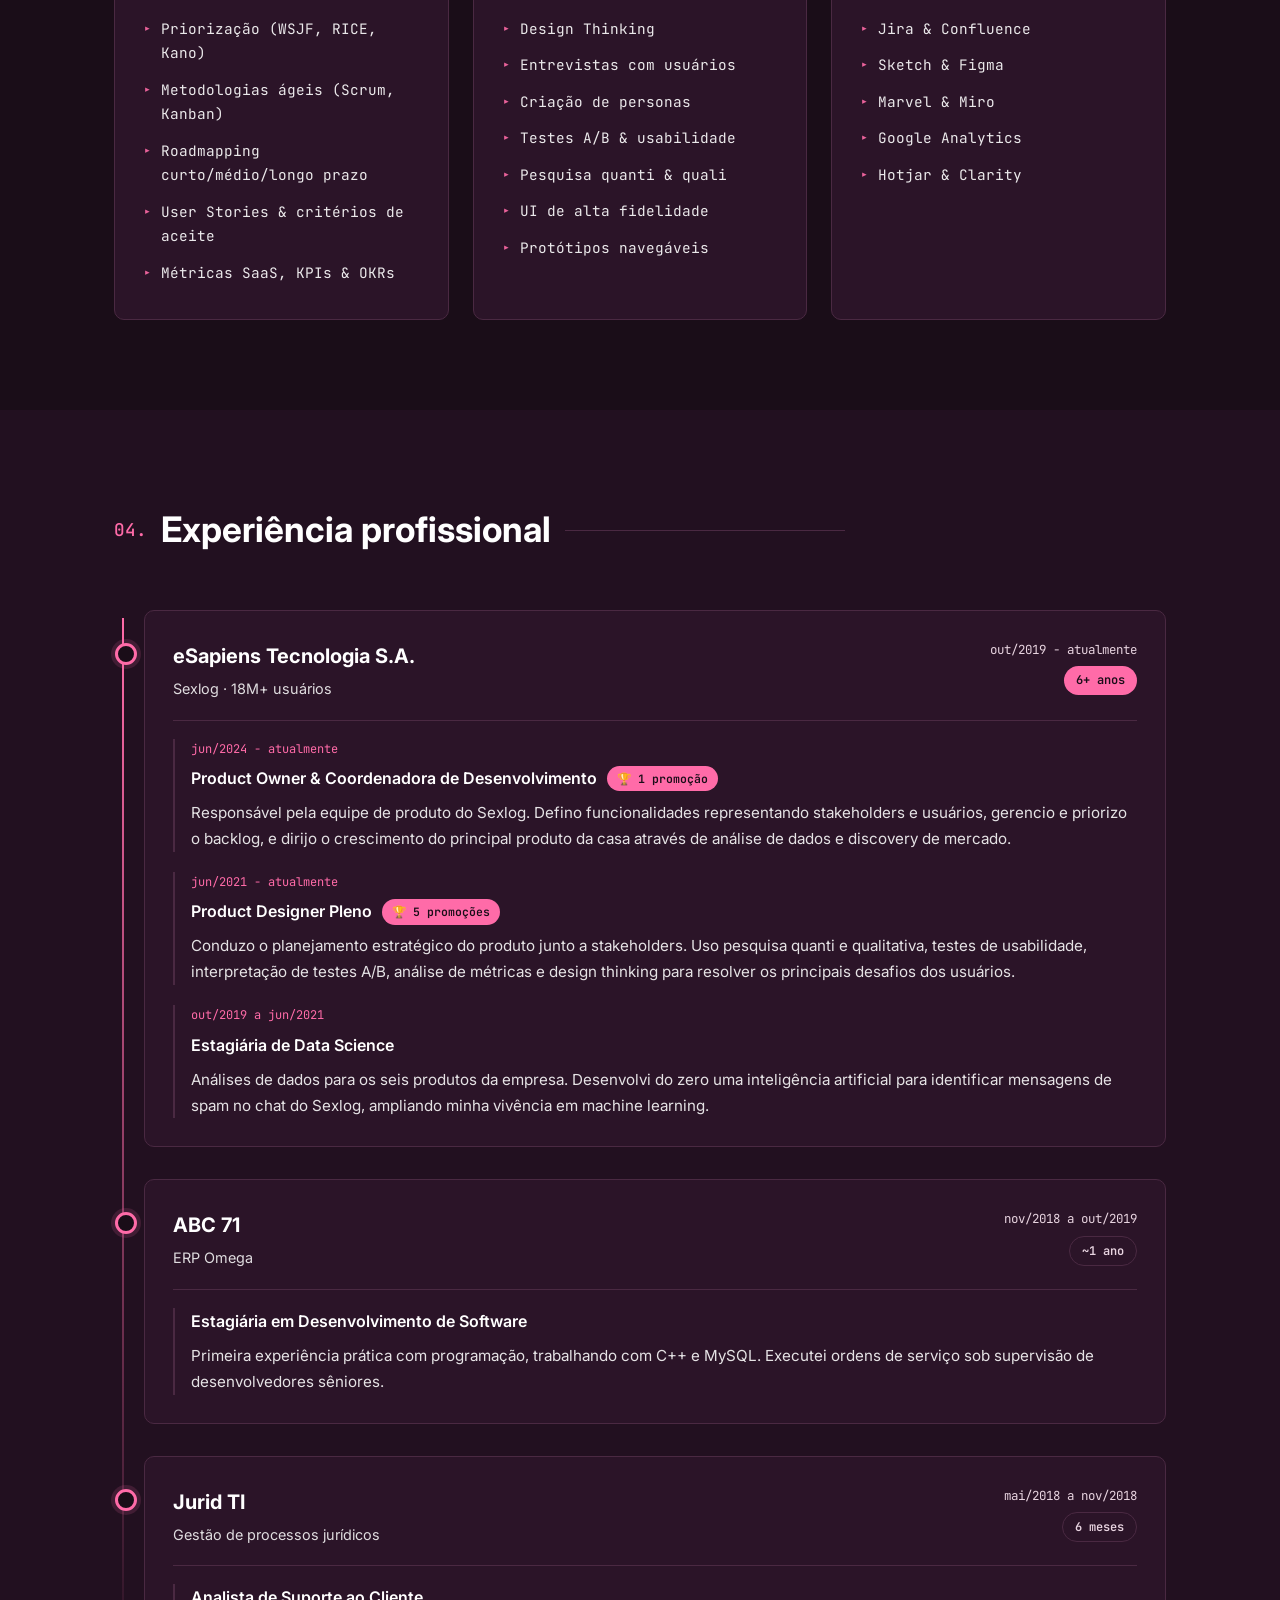
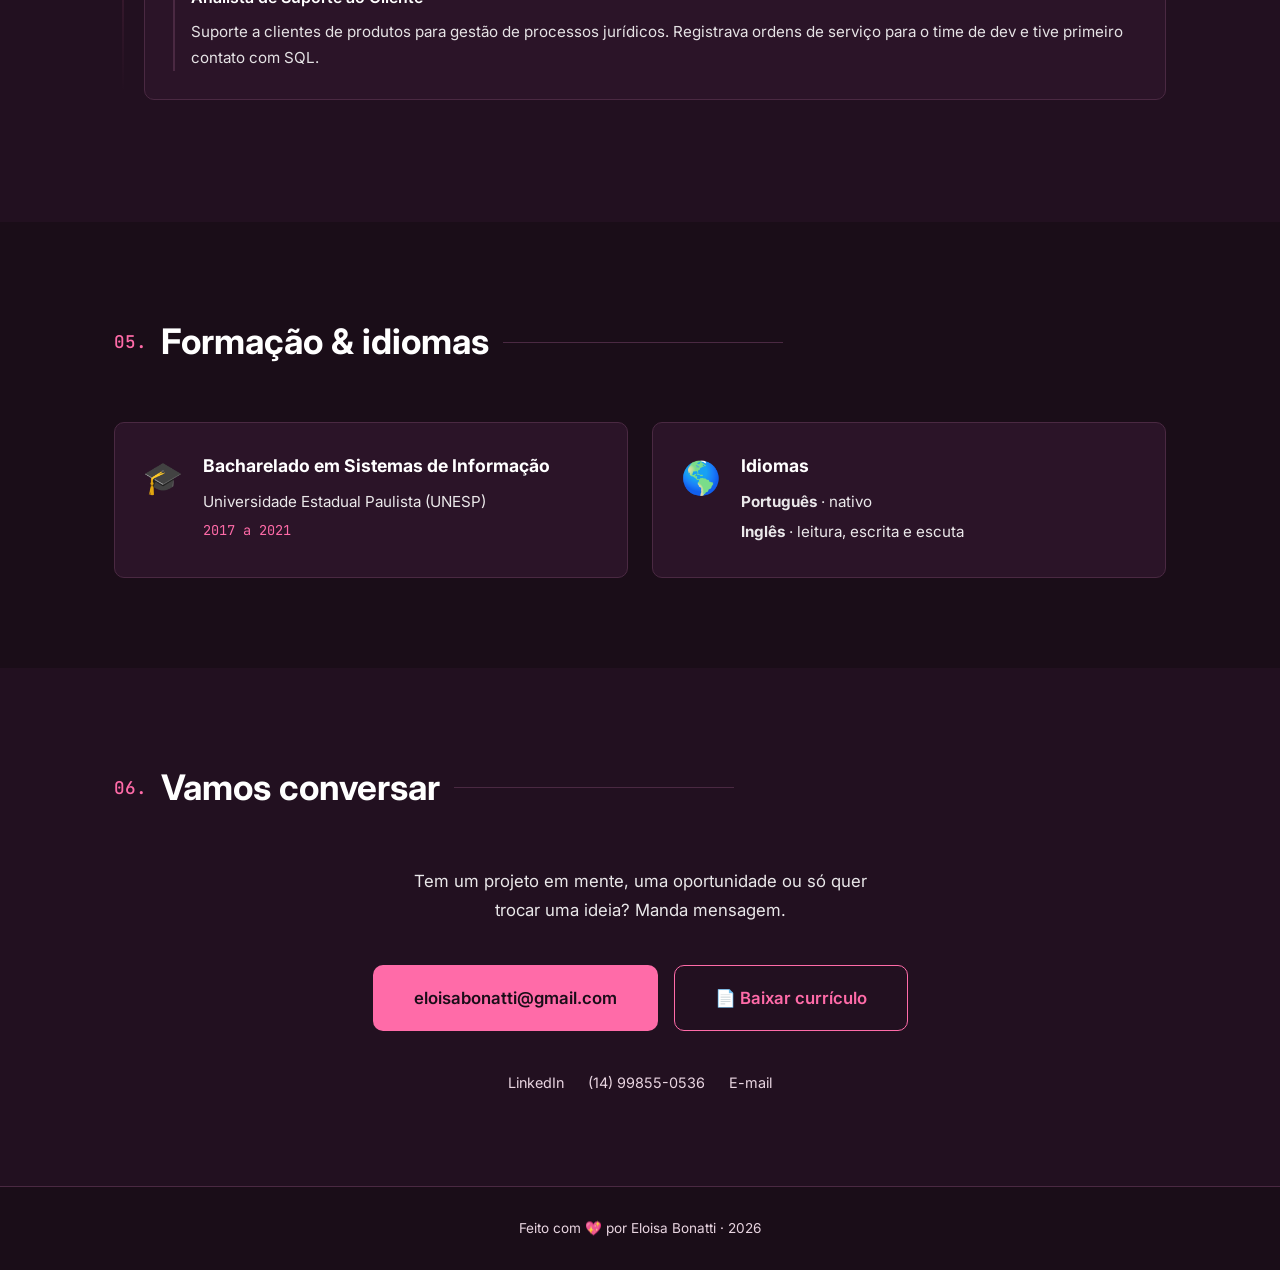
==== commit 866ec85d: "feat: destacar promoções na eSapiens (5 como PD, 1 como PO)" ====
--- a/index.html
+++ b/index.html
@@ -152,7 +152,10 @@
           <div class="timeline__roles">
             <div class="role">
               <div class="role__period">jun/2024 - atualmente</div>
-              <h4 class="role__title">Product Owner &amp; Coordenadora de Desenvolvimento</h4>
+              <h4 class="role__title">
+                Product Owner &amp; Coordenadora de Desenvolvimento
+                <span class="role__promo">🏆 1 promoção</span>
+              </h4>
               <p class="role__desc">
                 Responsável pela equipe de produto do Sexlog. Defino funcionalidades
                 representando stakeholders e usuários, gerencio e priorizo o backlog, e
@@ -163,7 +166,10 @@
 
             <div class="role">
               <div class="role__period">jun/2021 - atualmente</div>
-              <h4 class="role__title">Product Designer Pleno</h4>
+              <h4 class="role__title">
+                Product Designer Pleno
+                <span class="role__promo">🏆 5 promoções</span>
+              </h4>
               <p class="role__desc">
                 Conduzo o planejamento estratégico do produto junto a stakeholders. Uso
                 pesquisa quanti e qualitativa, testes de usabilidade, interpretação de
--- a/src/styles/main.css
+++ b/src/styles/main.css
@@ -218,6 +218,14 @@
 }
 .role__title {
   font-size: 1rem; font-weight: 600; margin-bottom: 8px;
+  display: flex; align-items: center; gap: 10px; flex-wrap: wrap;
+}
+.role__promo {
+  font-family: 'JetBrains Mono', monospace;
+  font-size: 0.72rem; font-weight: 600;
+  padding: 3px 10px; border-radius: 20px;
+  background: var(--accent); color: var(--bg);
+  white-space: nowrap;
 }
 .role__desc { color: var(--text); font-size: 0.95rem; line-height: 1.7; opacity: 0.88; }
 
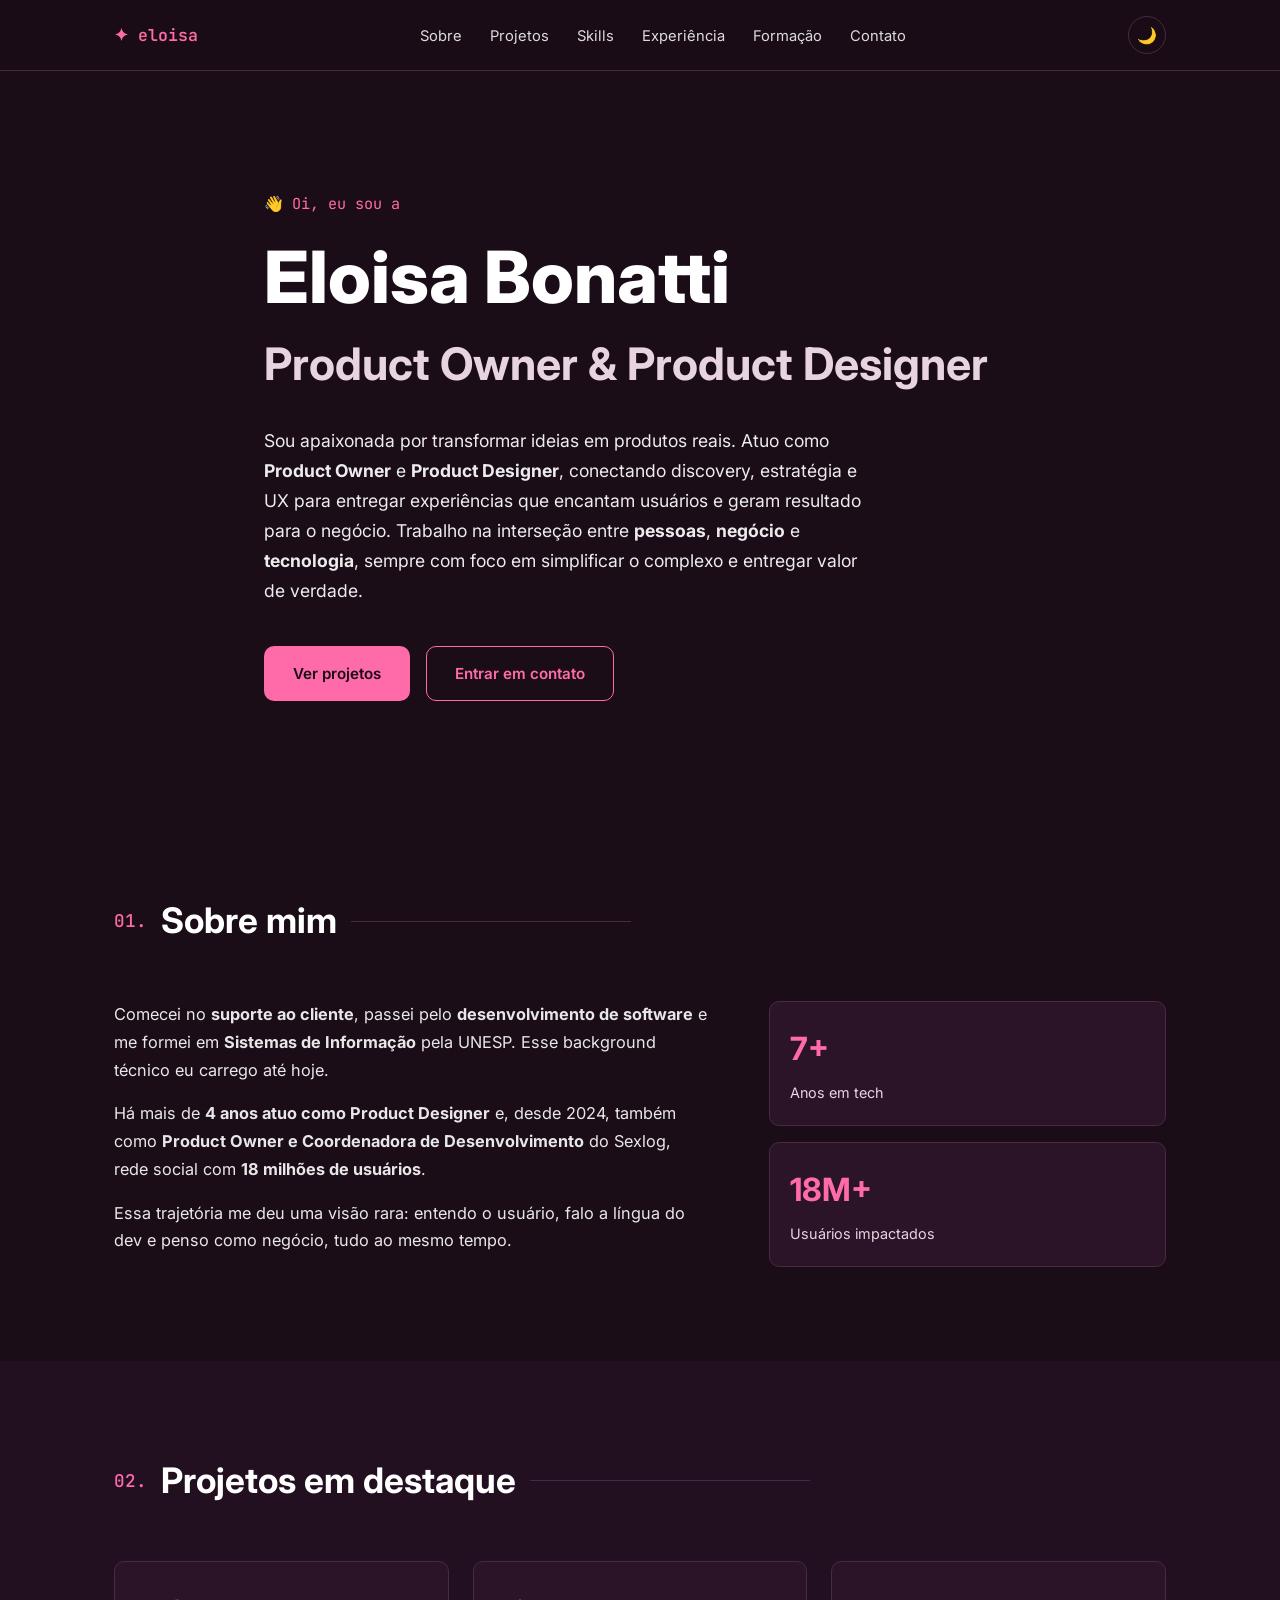
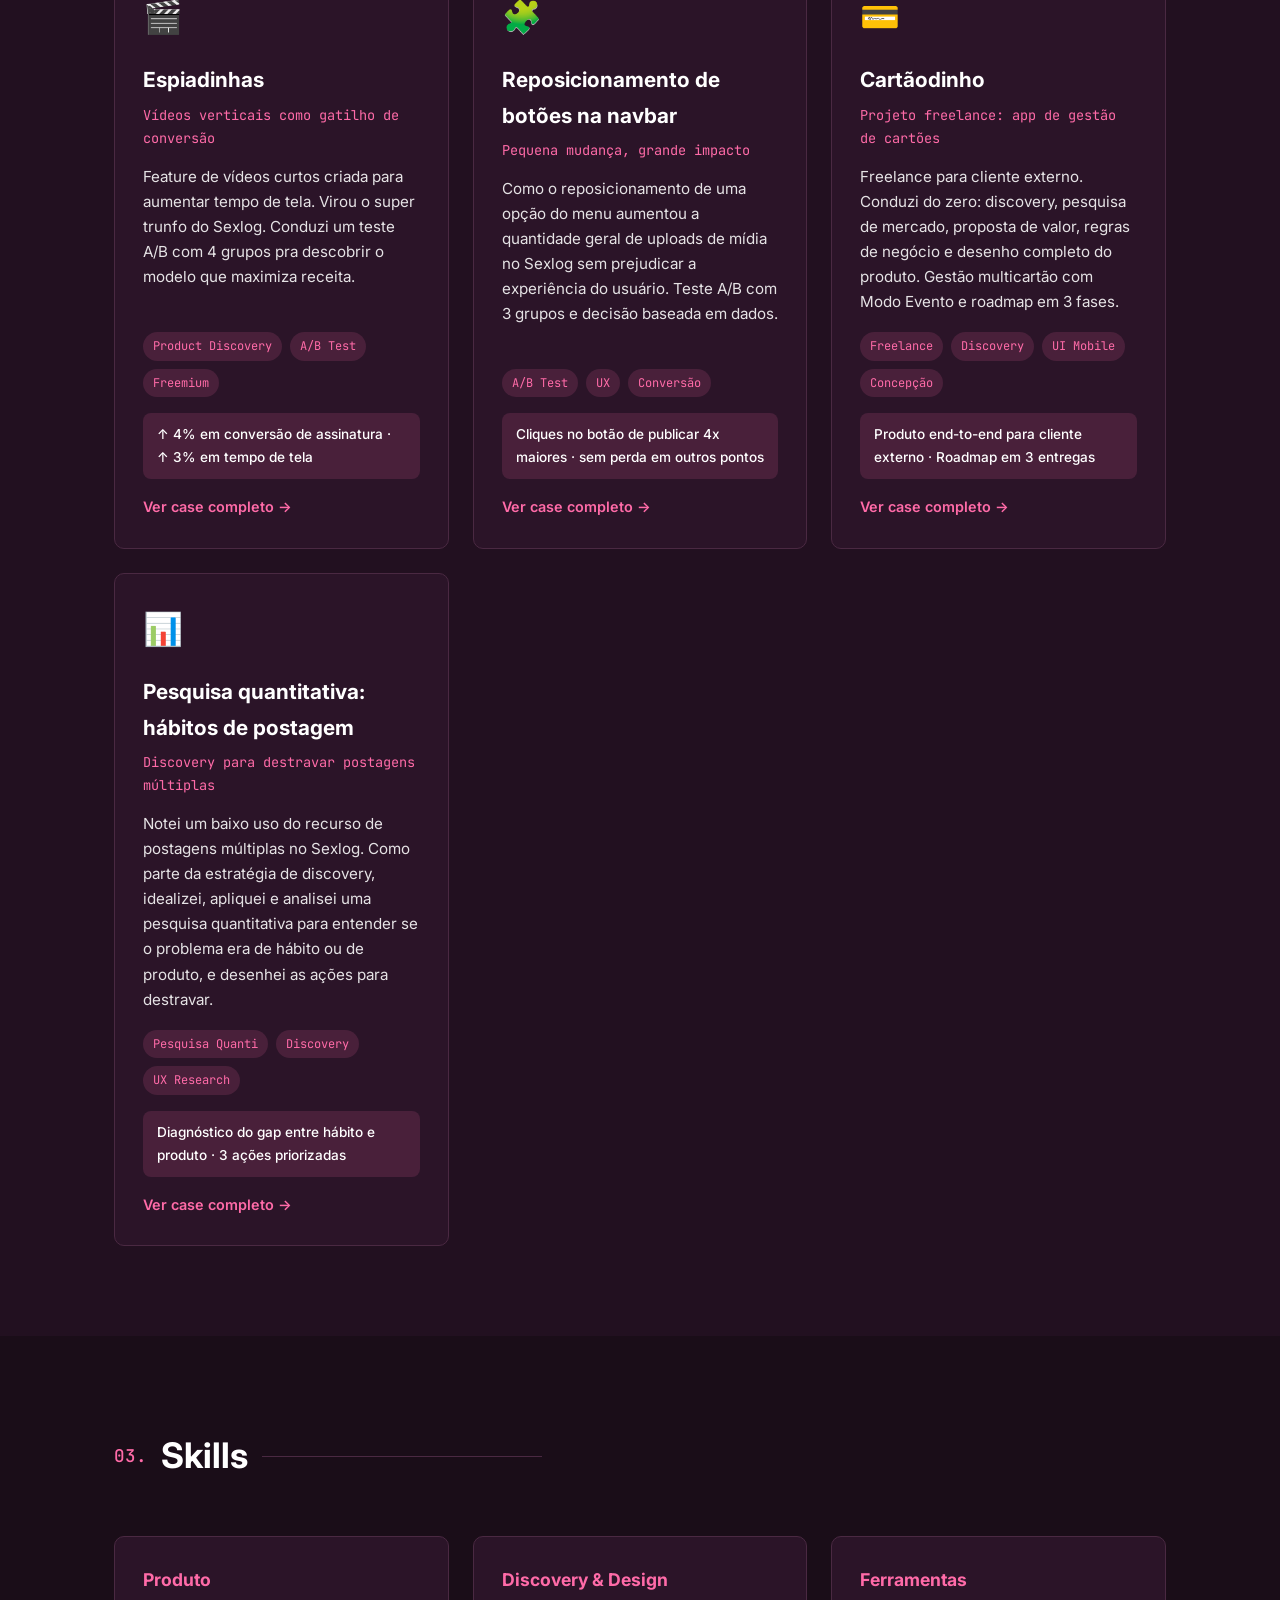
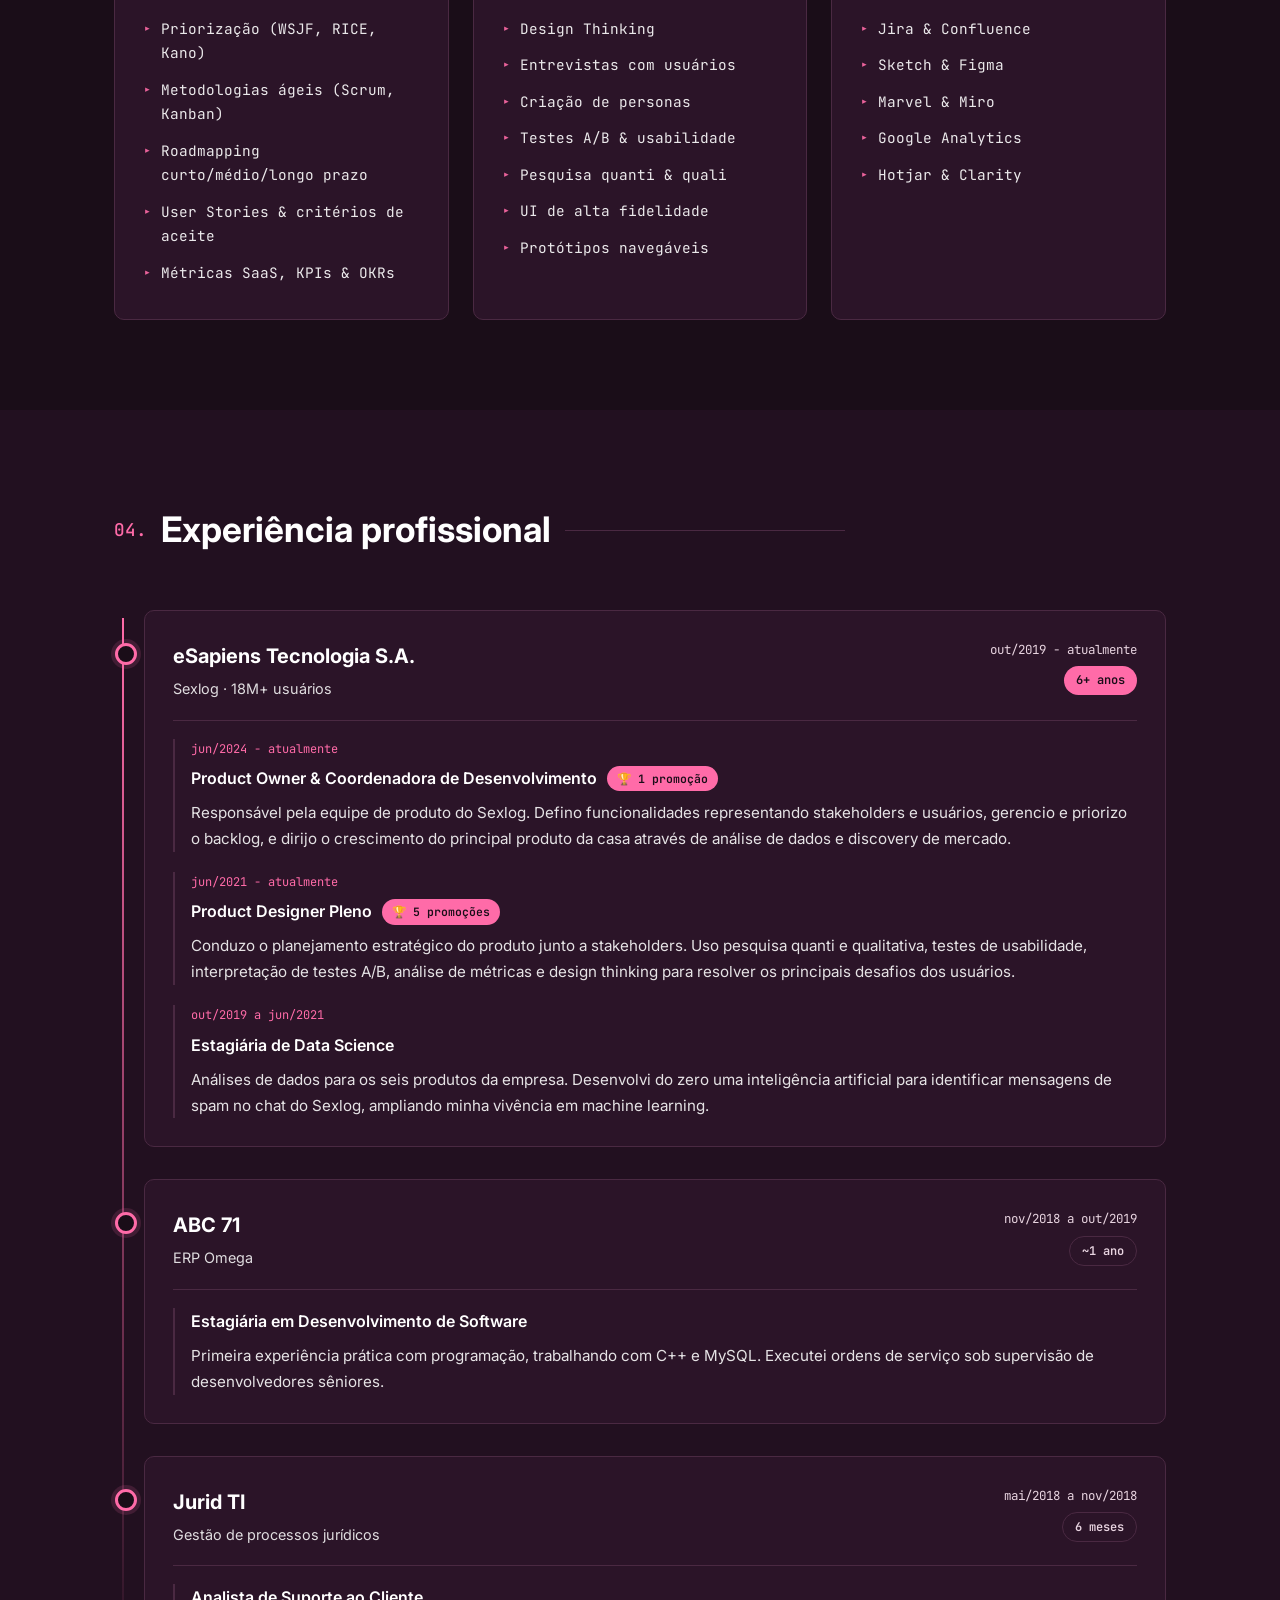
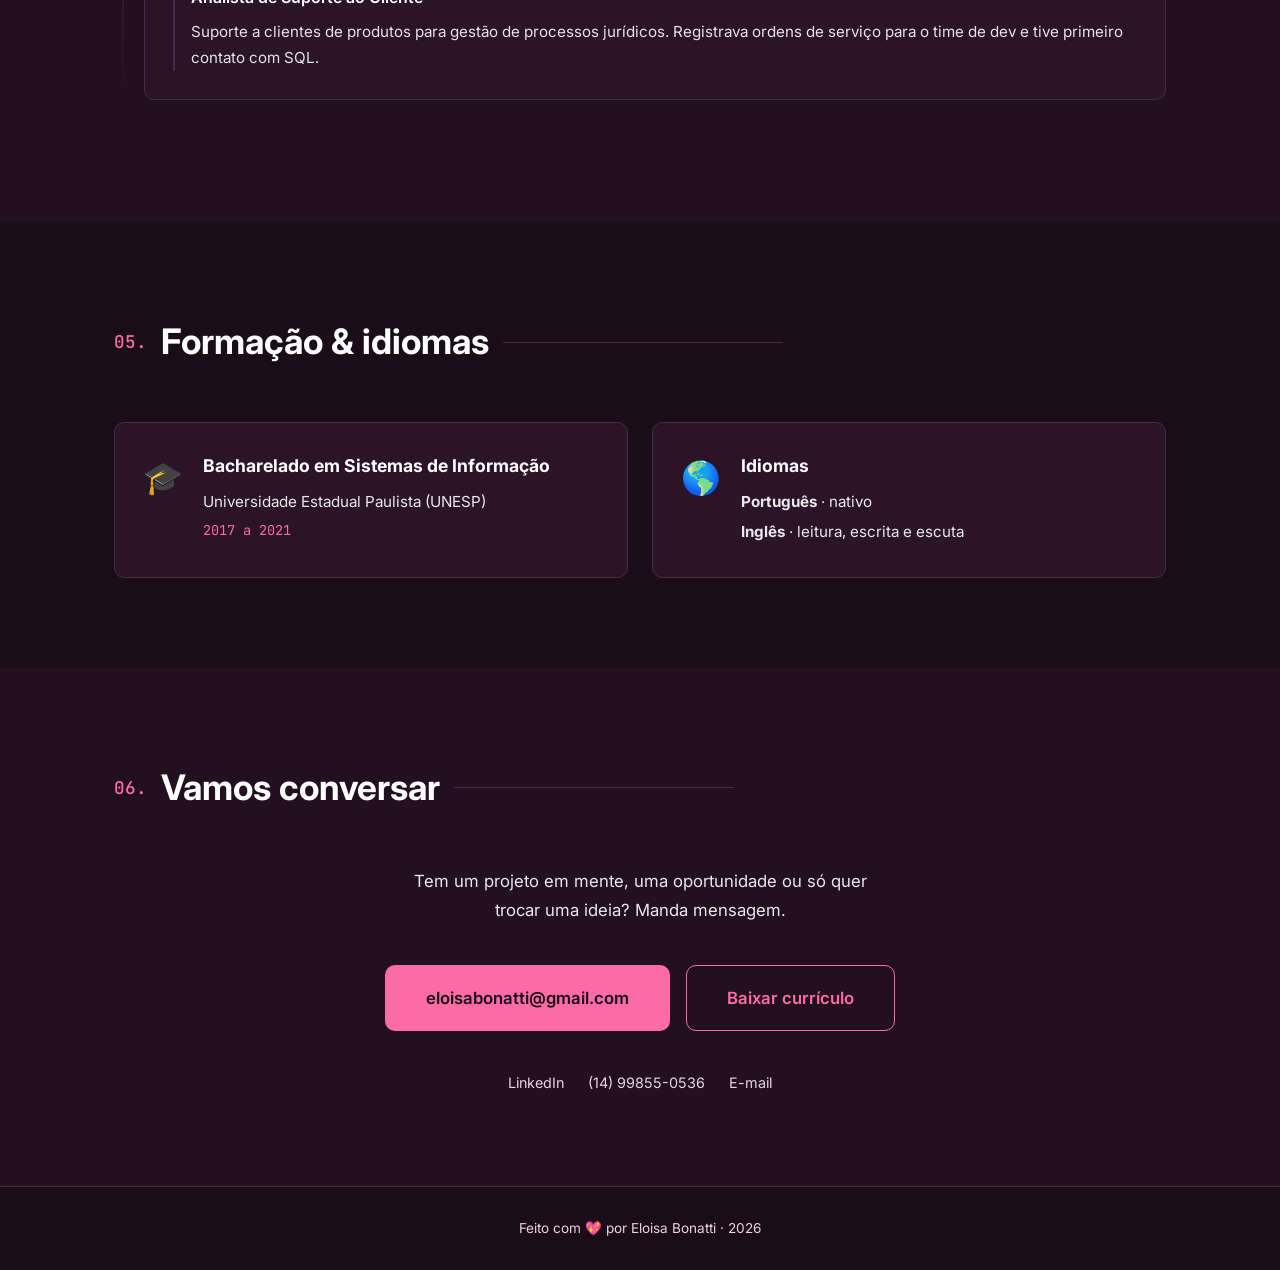
==== commit 51289e62: "style: remover ícone do botão de baixar currículo" ====
--- a/index.html
+++ b/index.html
@@ -271,7 +271,7 @@
       </p>
       <div class="contact__ctas">
         <a href="mailto:eloisabonatti@gmail.com" class="btn btn--primary btn--large">eloisabonatti@gmail.com</a>
-        <a href="public/CV_EloisaBonatti.pdf" target="_blank" rel="noopener" class="btn btn--ghost btn--large">📄 Baixar currículo</a>
+        <a href="public/CV_EloisaBonatti.pdf" target="_blank" rel="noopener" class="btn btn--ghost btn--large">Baixar currículo</a>
       </div>
       <div class="contact__social">
         <a href="https://linkedin.com/in/" target="_blank" rel="noopener">LinkedIn</a>
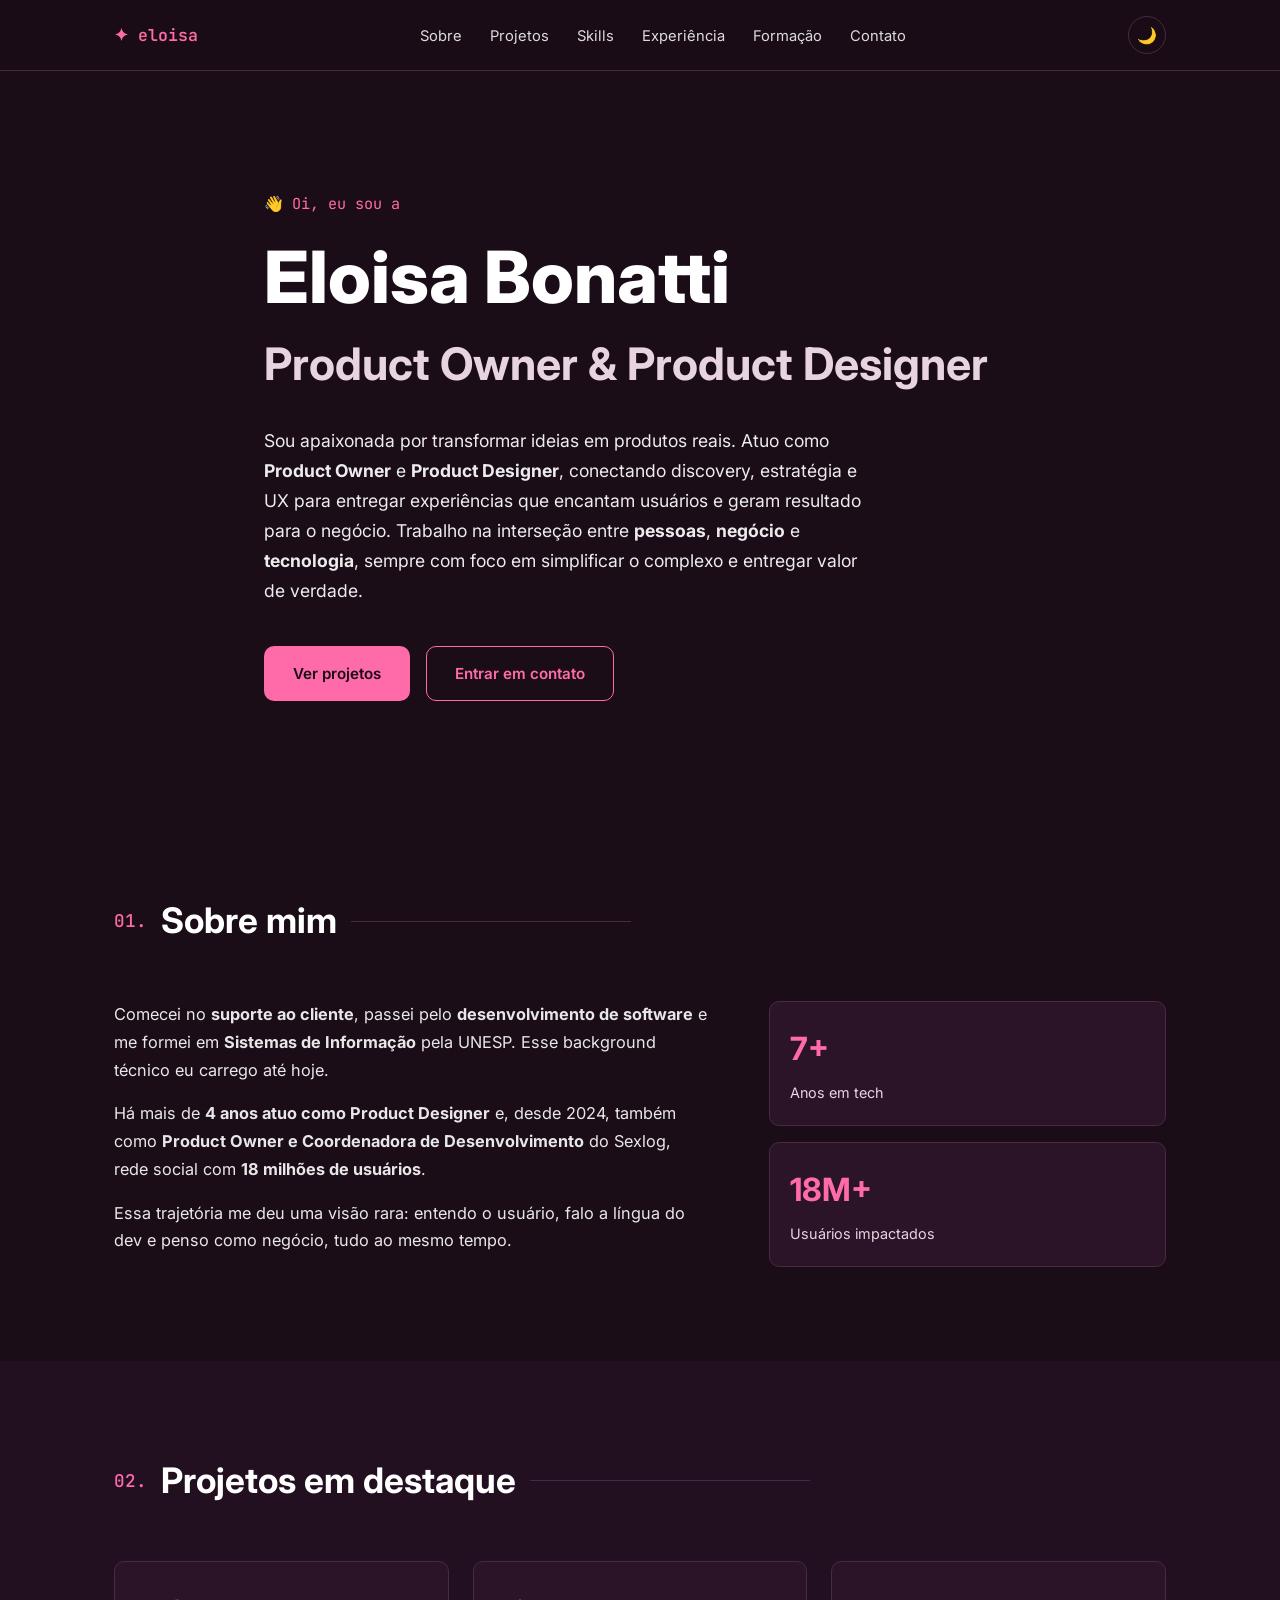
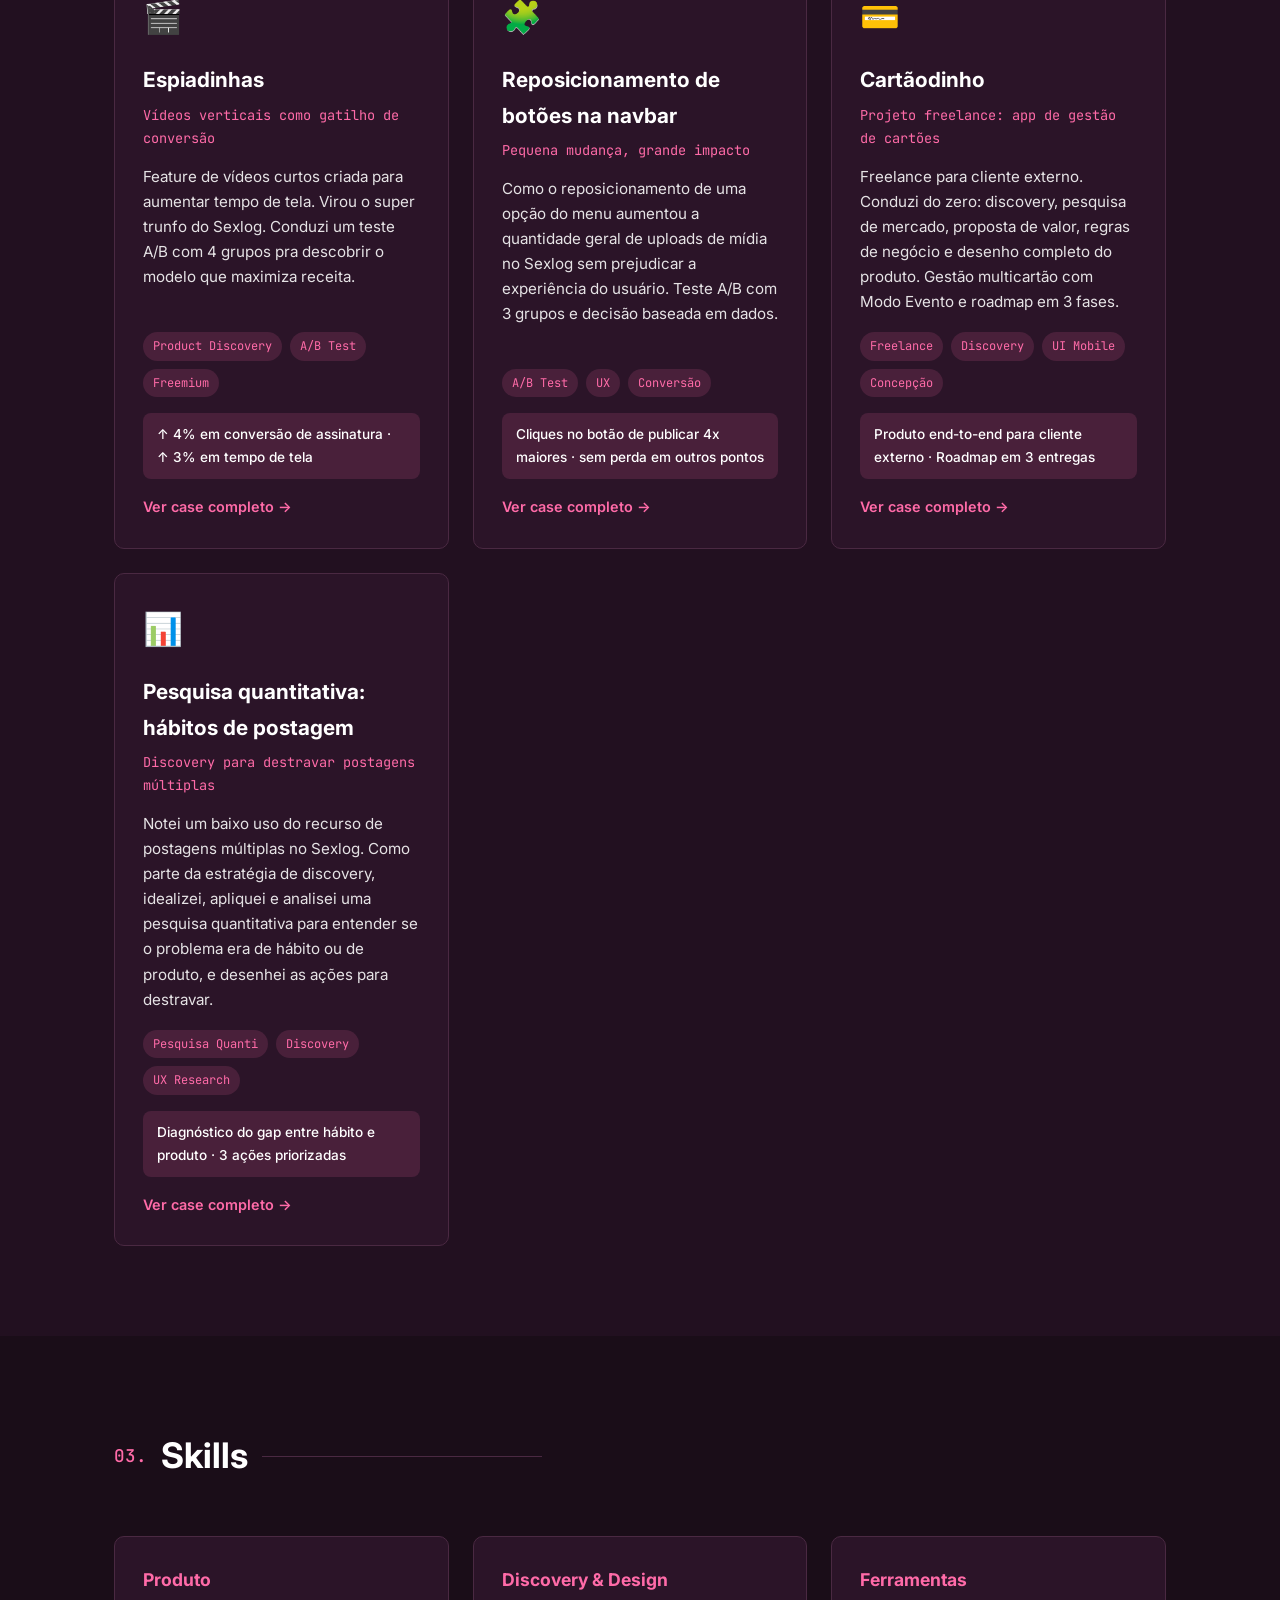
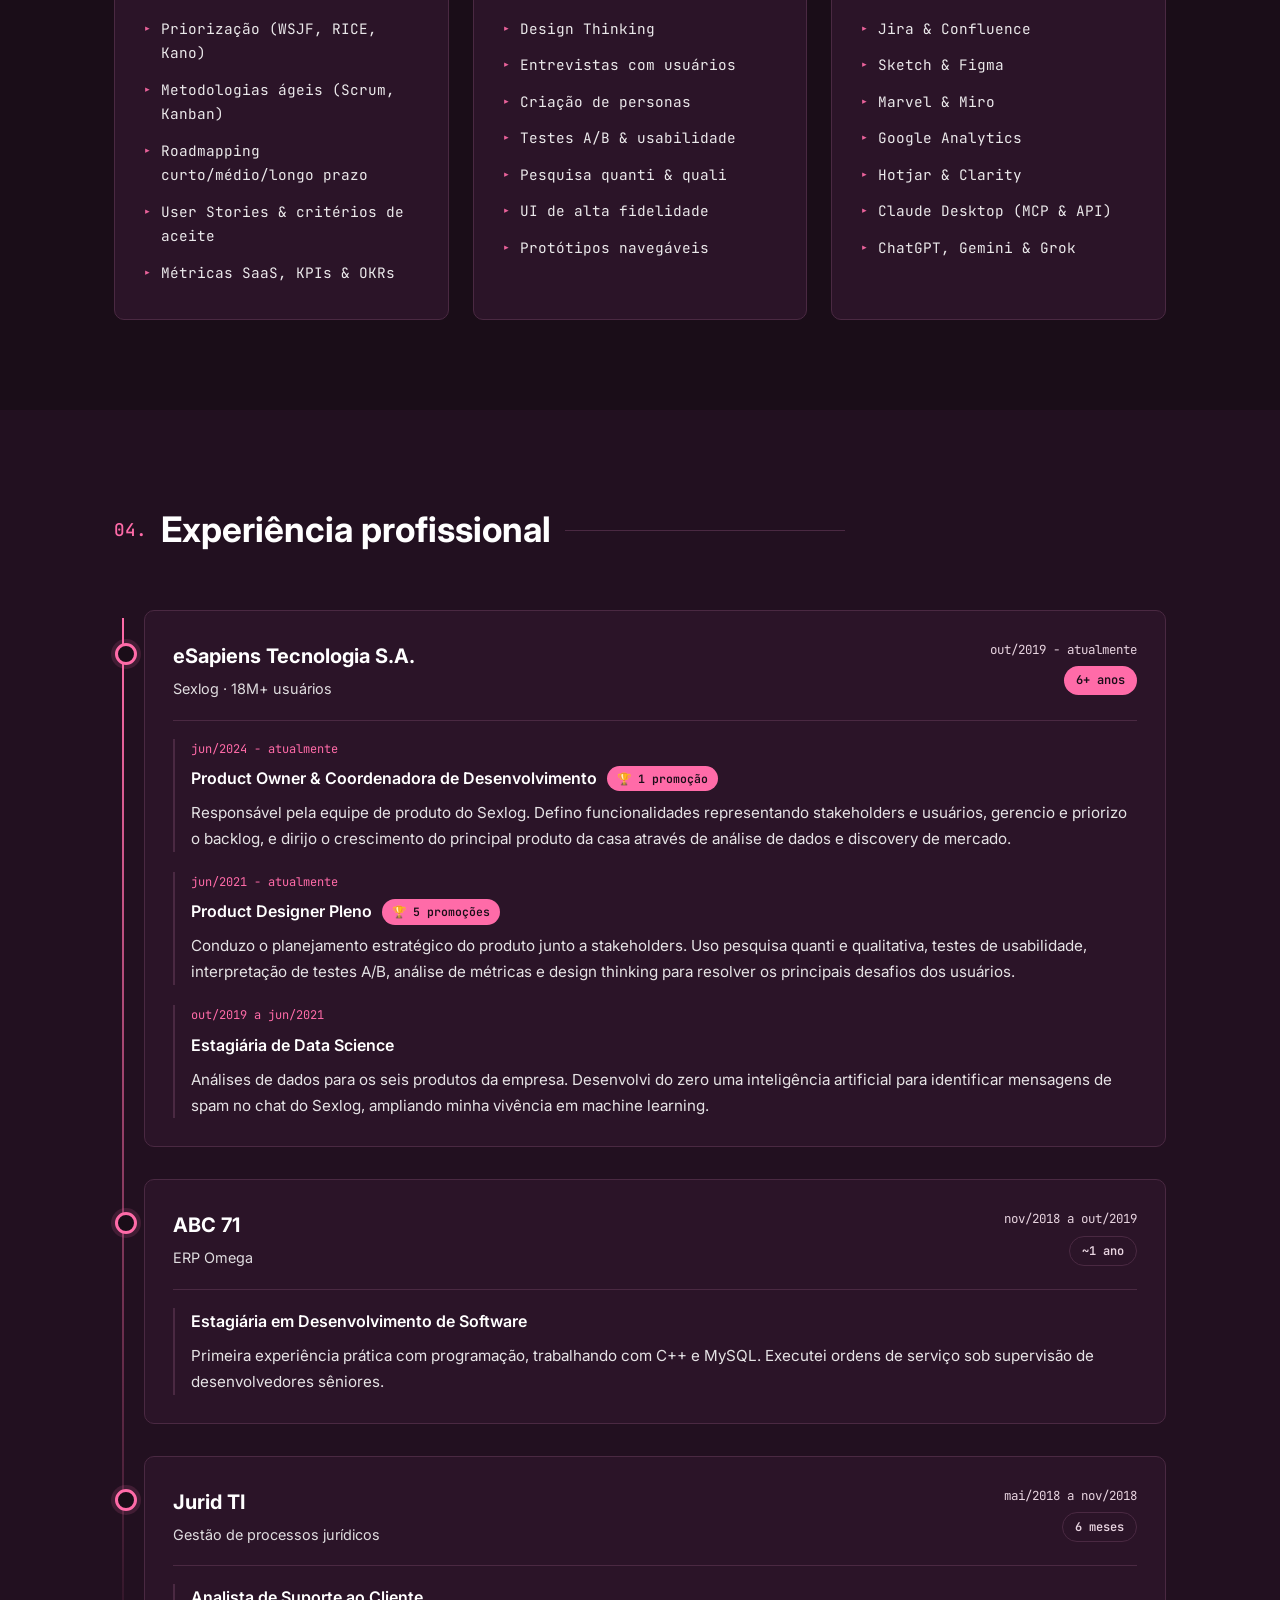
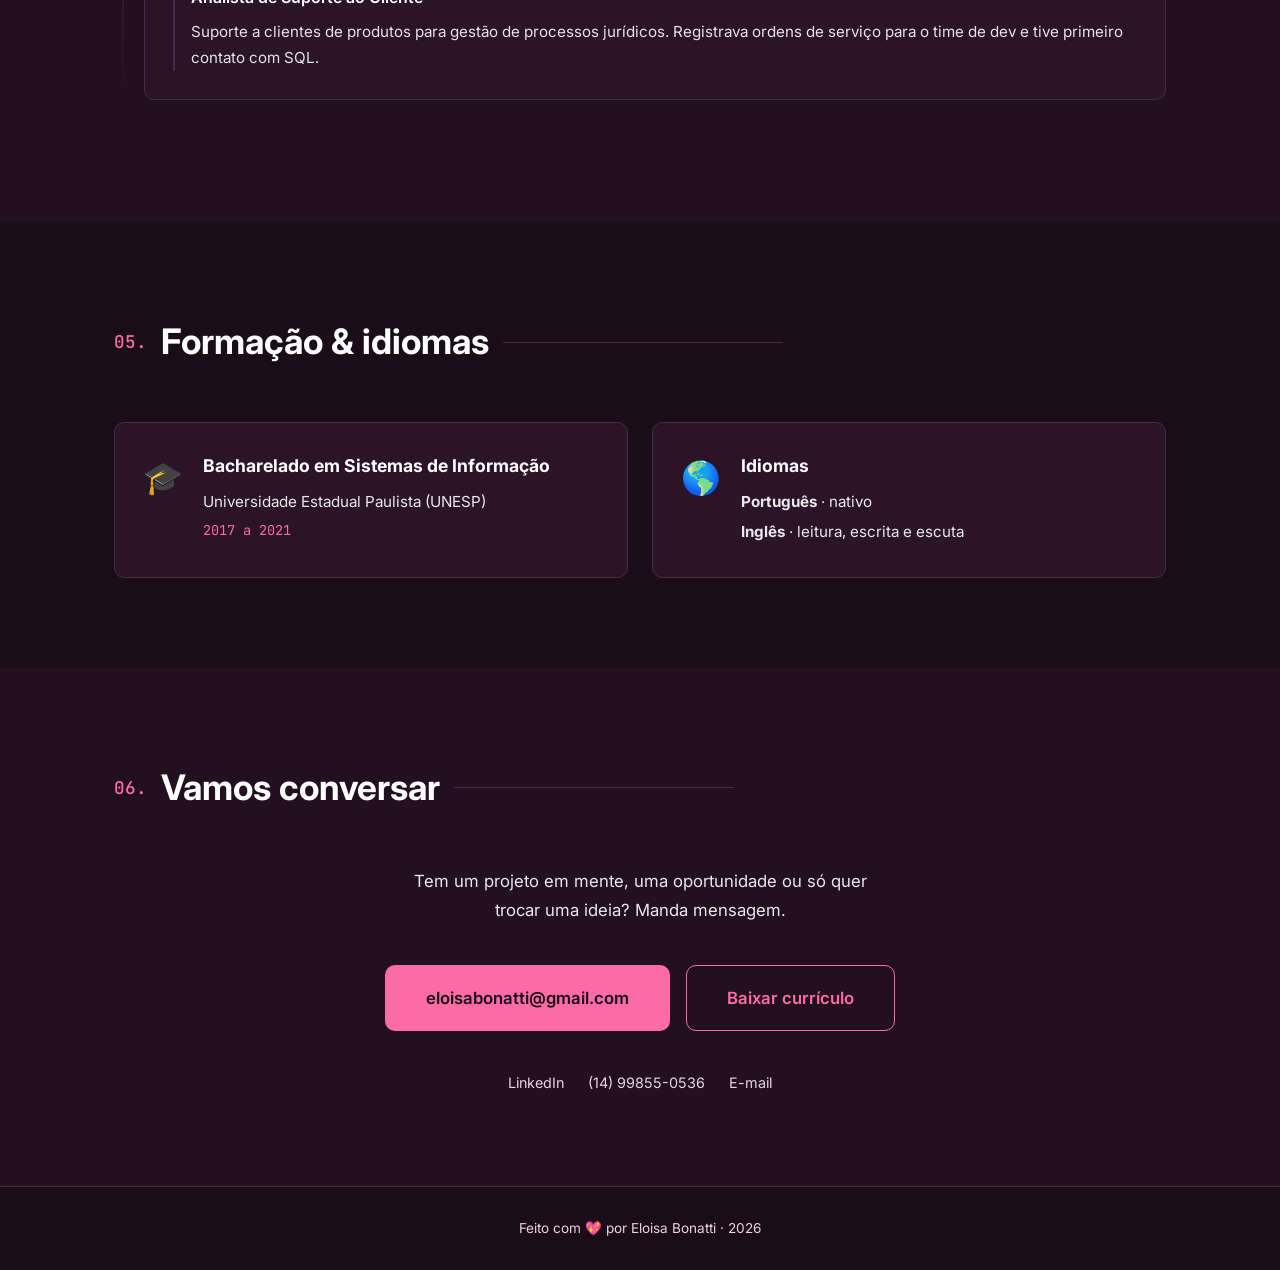
==== commit 32318e58: "copy: adicionar Claude Desktop e LLMs nas ferramentas" ====
--- a/index.html
+++ b/index.html
@@ -125,6 +125,8 @@
             <li>Marvel &amp; Miro</li>
             <li>Google Analytics</li>
             <li>Hotjar &amp; Clarity</li>
+            <li>Claude Desktop (MCP &amp; API)</li>
+            <li>ChatGPT, Gemini &amp; Grok</li>
           </ul>
         </div>
       </div>
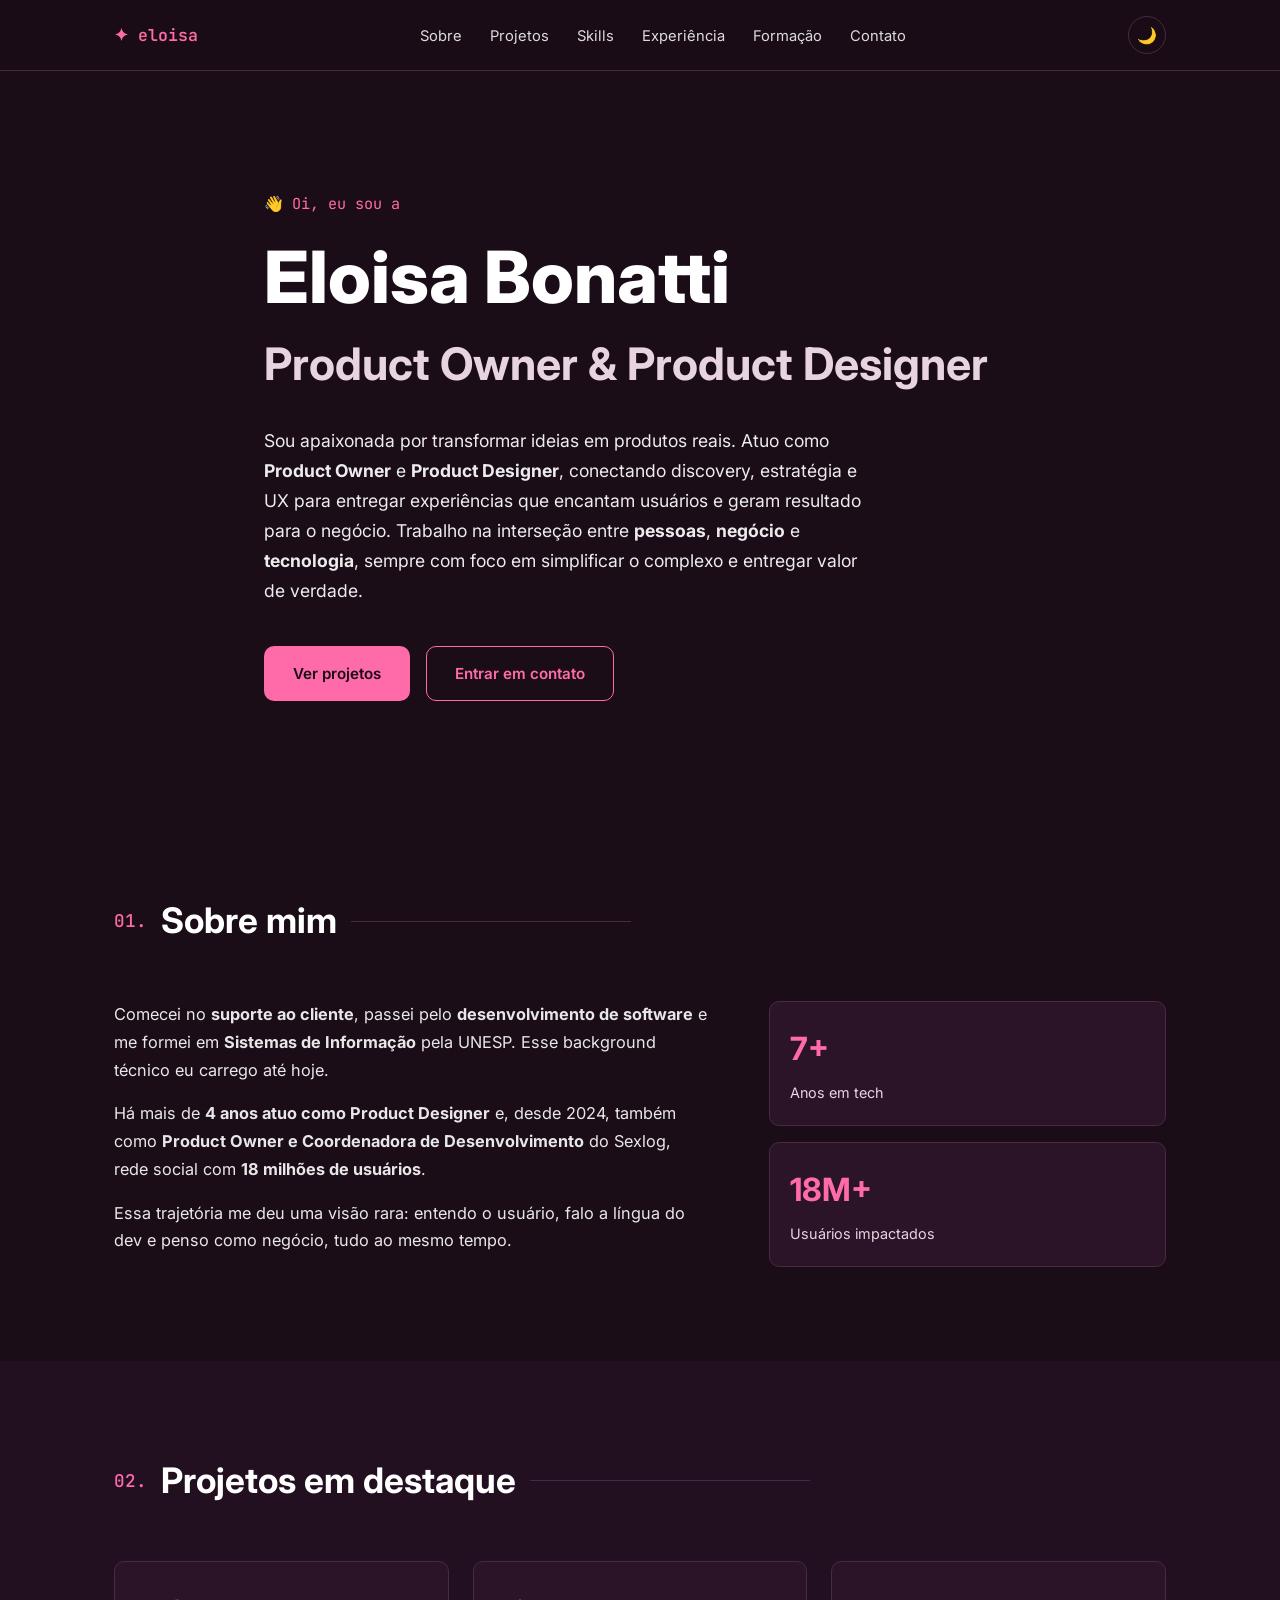
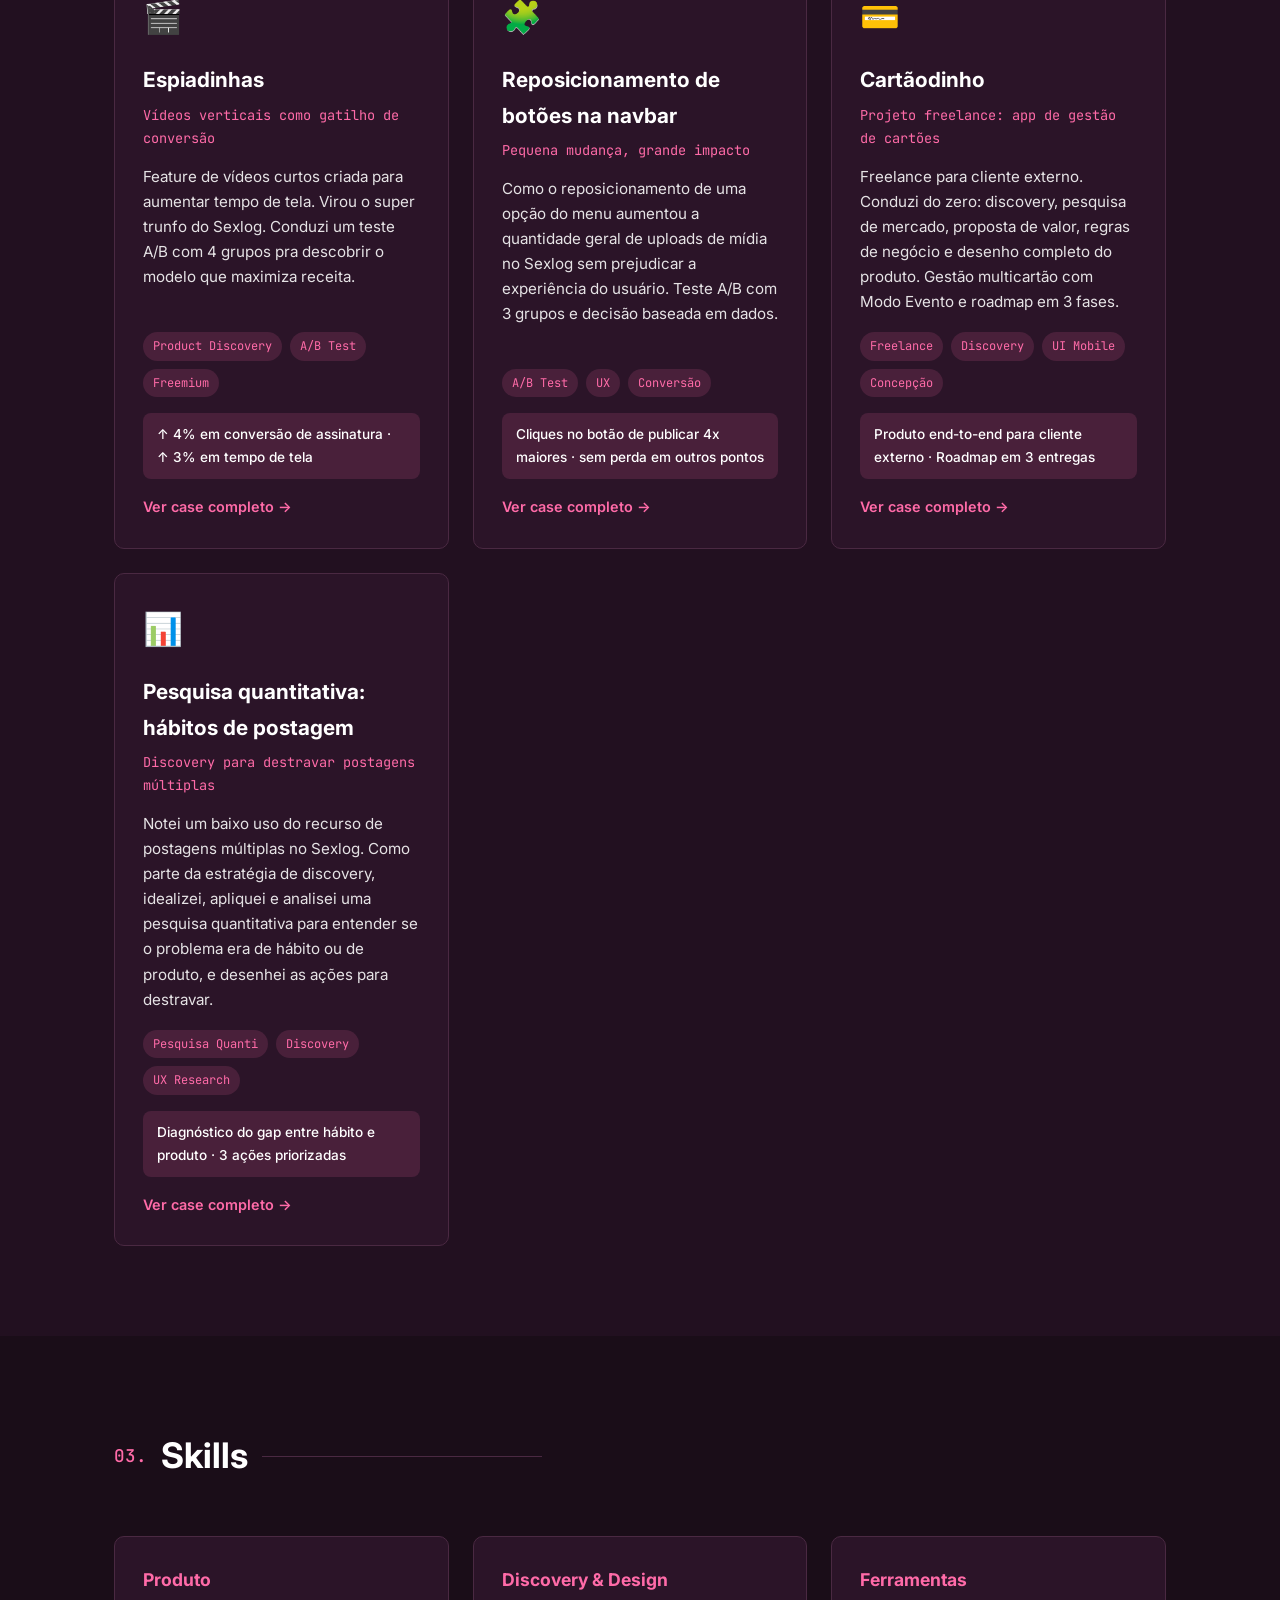
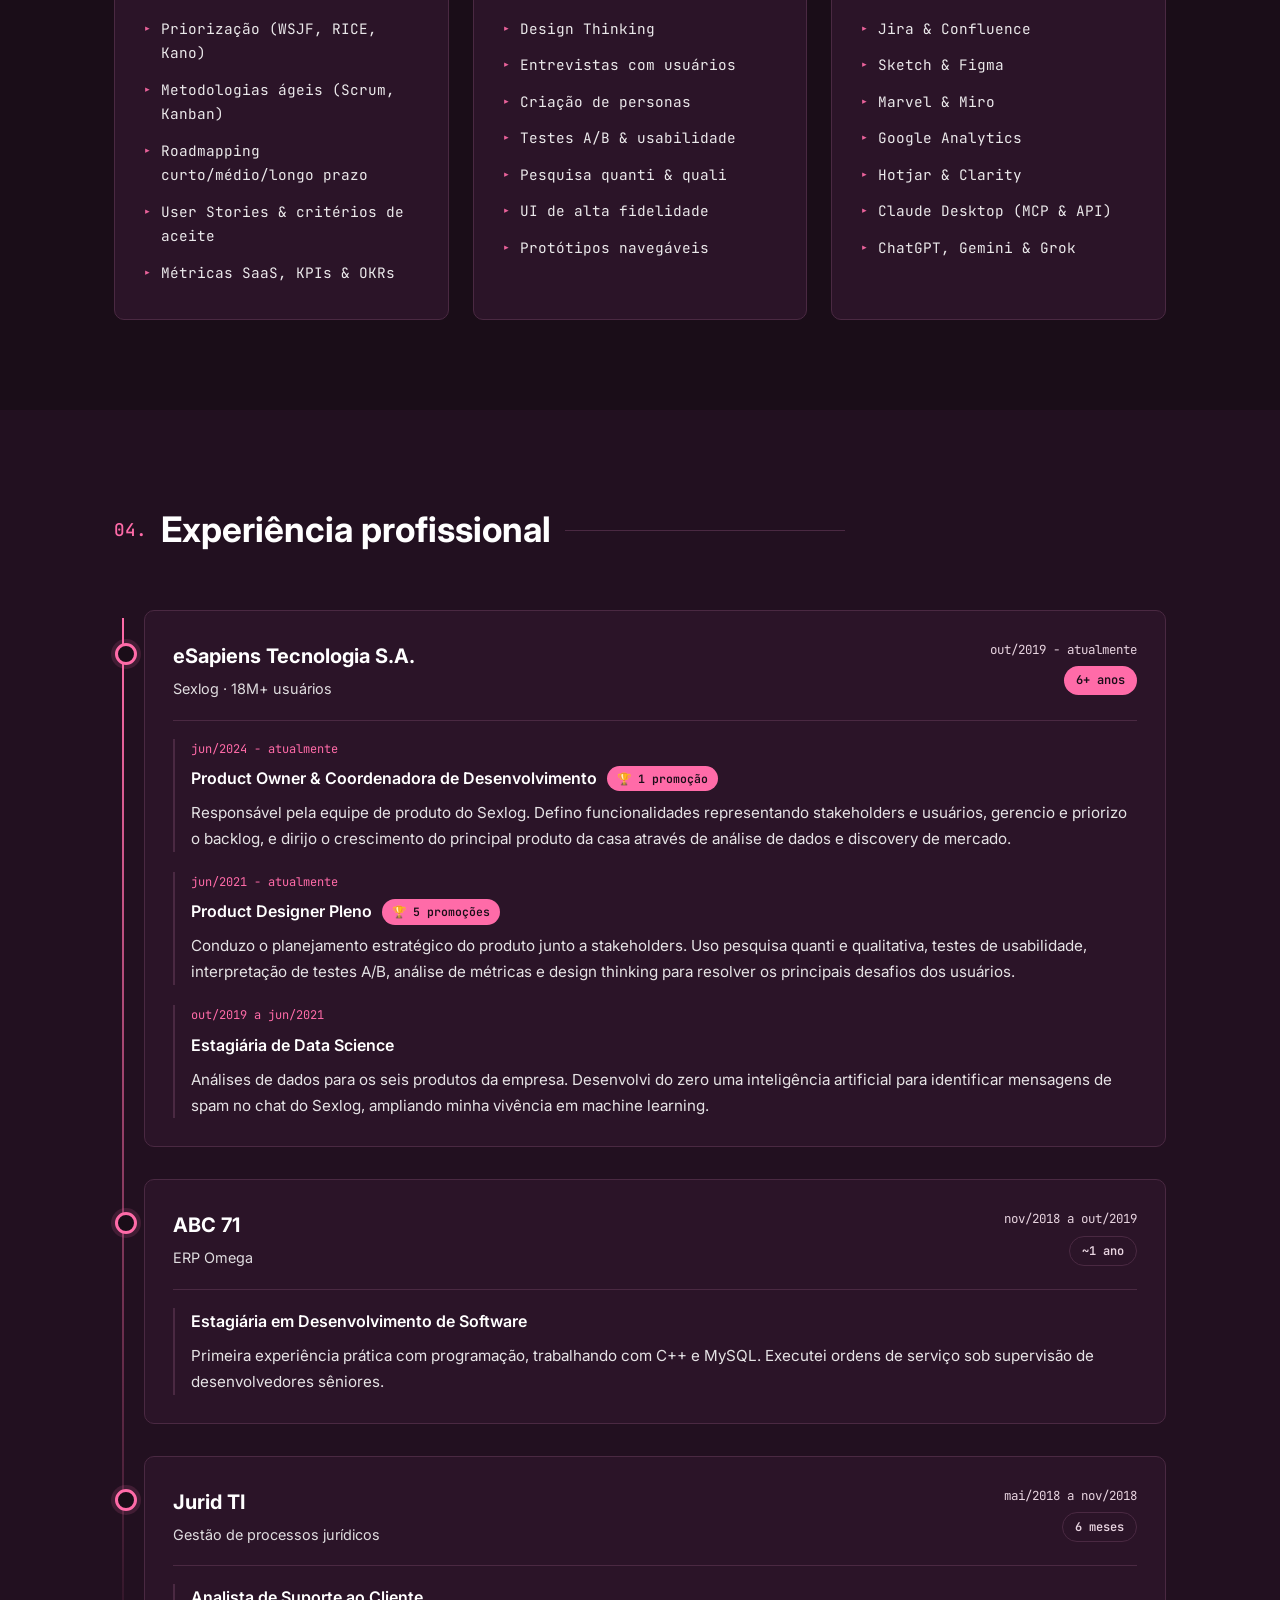
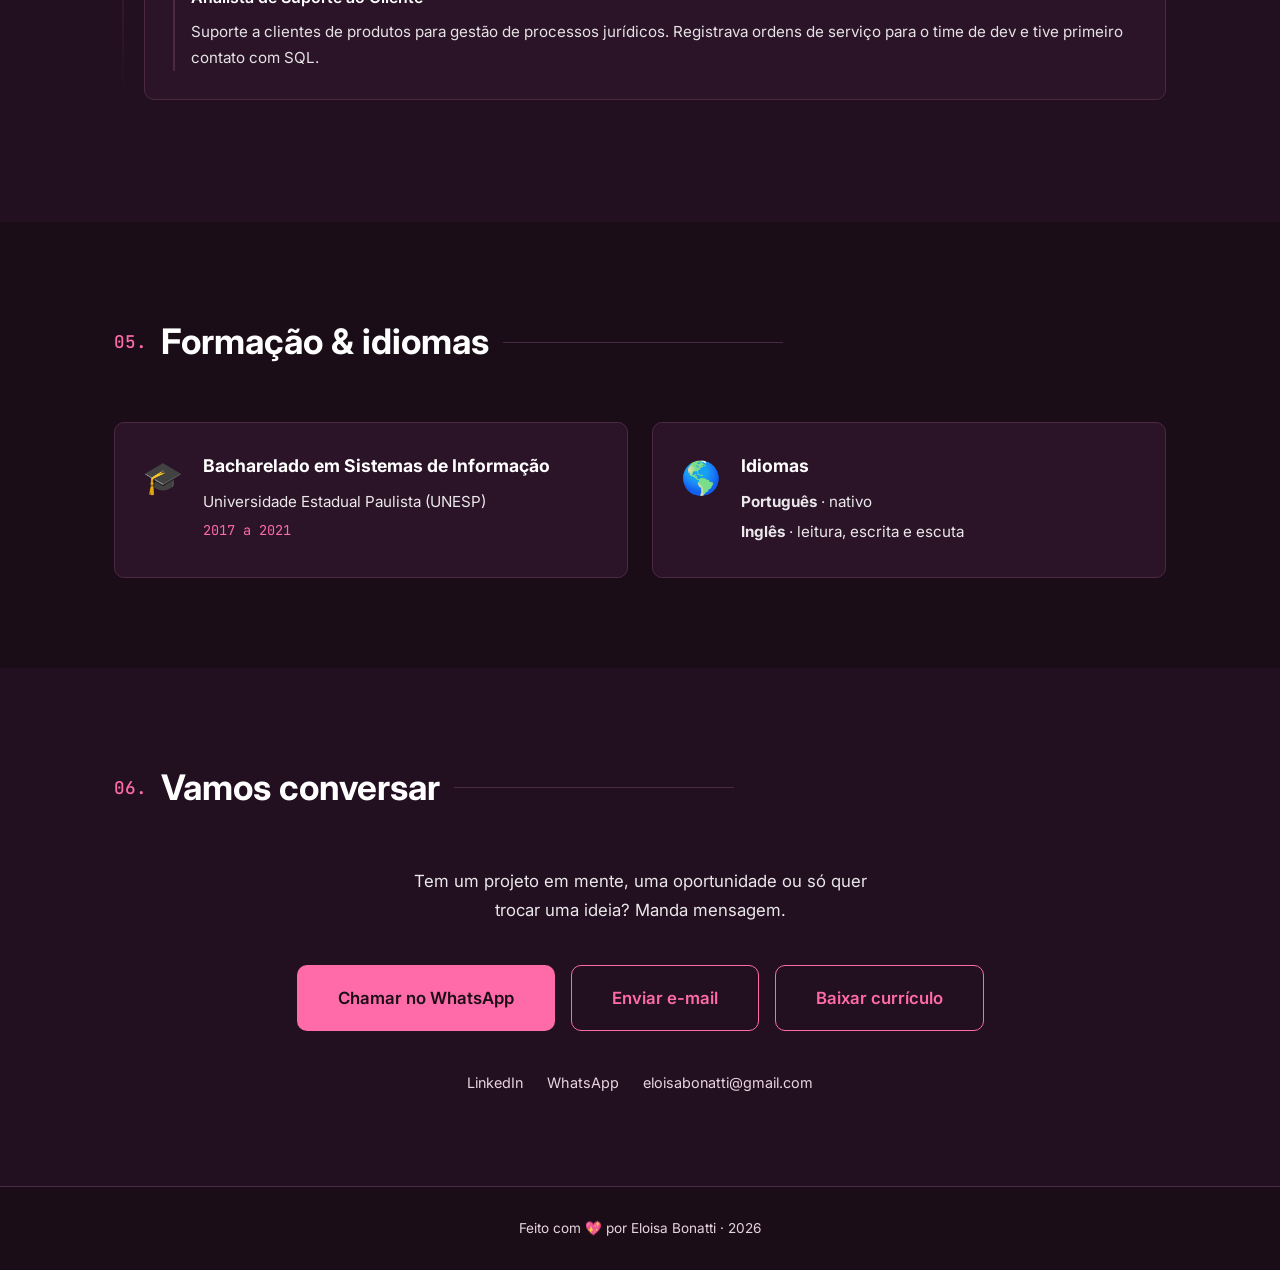
==== commit 46ee5758: "feat: adicionar link de WhatsApp na seção de contato" ====
--- a/index.html
+++ b/index.html
@@ -272,13 +272,14 @@
         Tem um projeto em mente, uma oportunidade ou só quer trocar uma ideia? Manda mensagem.
       </p>
       <div class="contact__ctas">
-        <a href="mailto:eloisabonatti@gmail.com" class="btn btn--primary btn--large">eloisabonatti@gmail.com</a>
+        <a href="https://wa.me/5514998550536" target="_blank" rel="noopener" class="btn btn--primary btn--large">Chamar no WhatsApp</a>
+        <a href="mailto:eloisabonatti@gmail.com" class="btn btn--ghost btn--large">Enviar e-mail</a>
         <a href="public/CV_EloisaBonatti.pdf" target="_blank" rel="noopener" class="btn btn--ghost btn--large">Baixar currículo</a>
       </div>
       <div class="contact__social">
         <a href="https://linkedin.com/in/" target="_blank" rel="noopener">LinkedIn</a>
-        <a href="tel:+5514998550536">(14) 99855-0536</a>
-        <a href="mailto:eloisabonatti@gmail.com">E-mail</a>
+        <a href="https://wa.me/5514998550536" target="_blank" rel="noopener">WhatsApp</a>
+        <a href="mailto:eloisabonatti@gmail.com">eloisabonatti@gmail.com</a>
       </div>
     </div>
   </section>
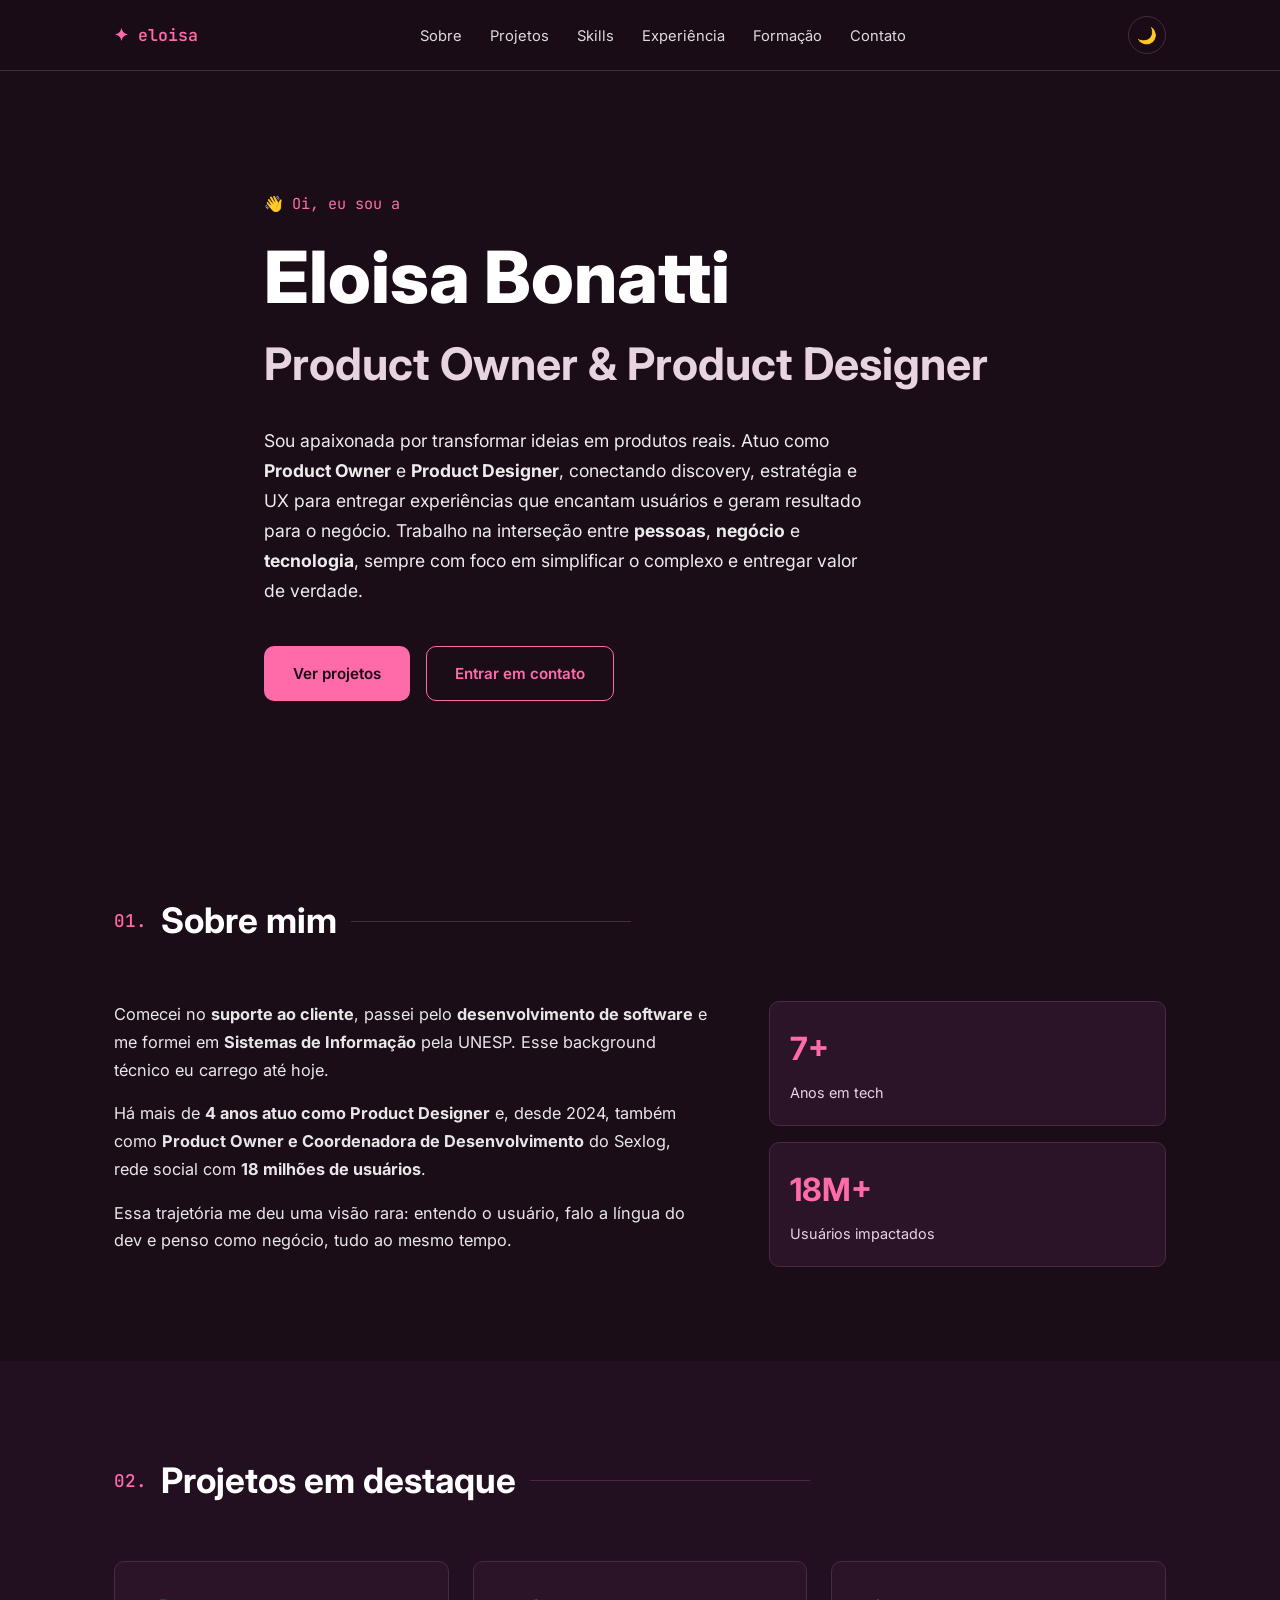
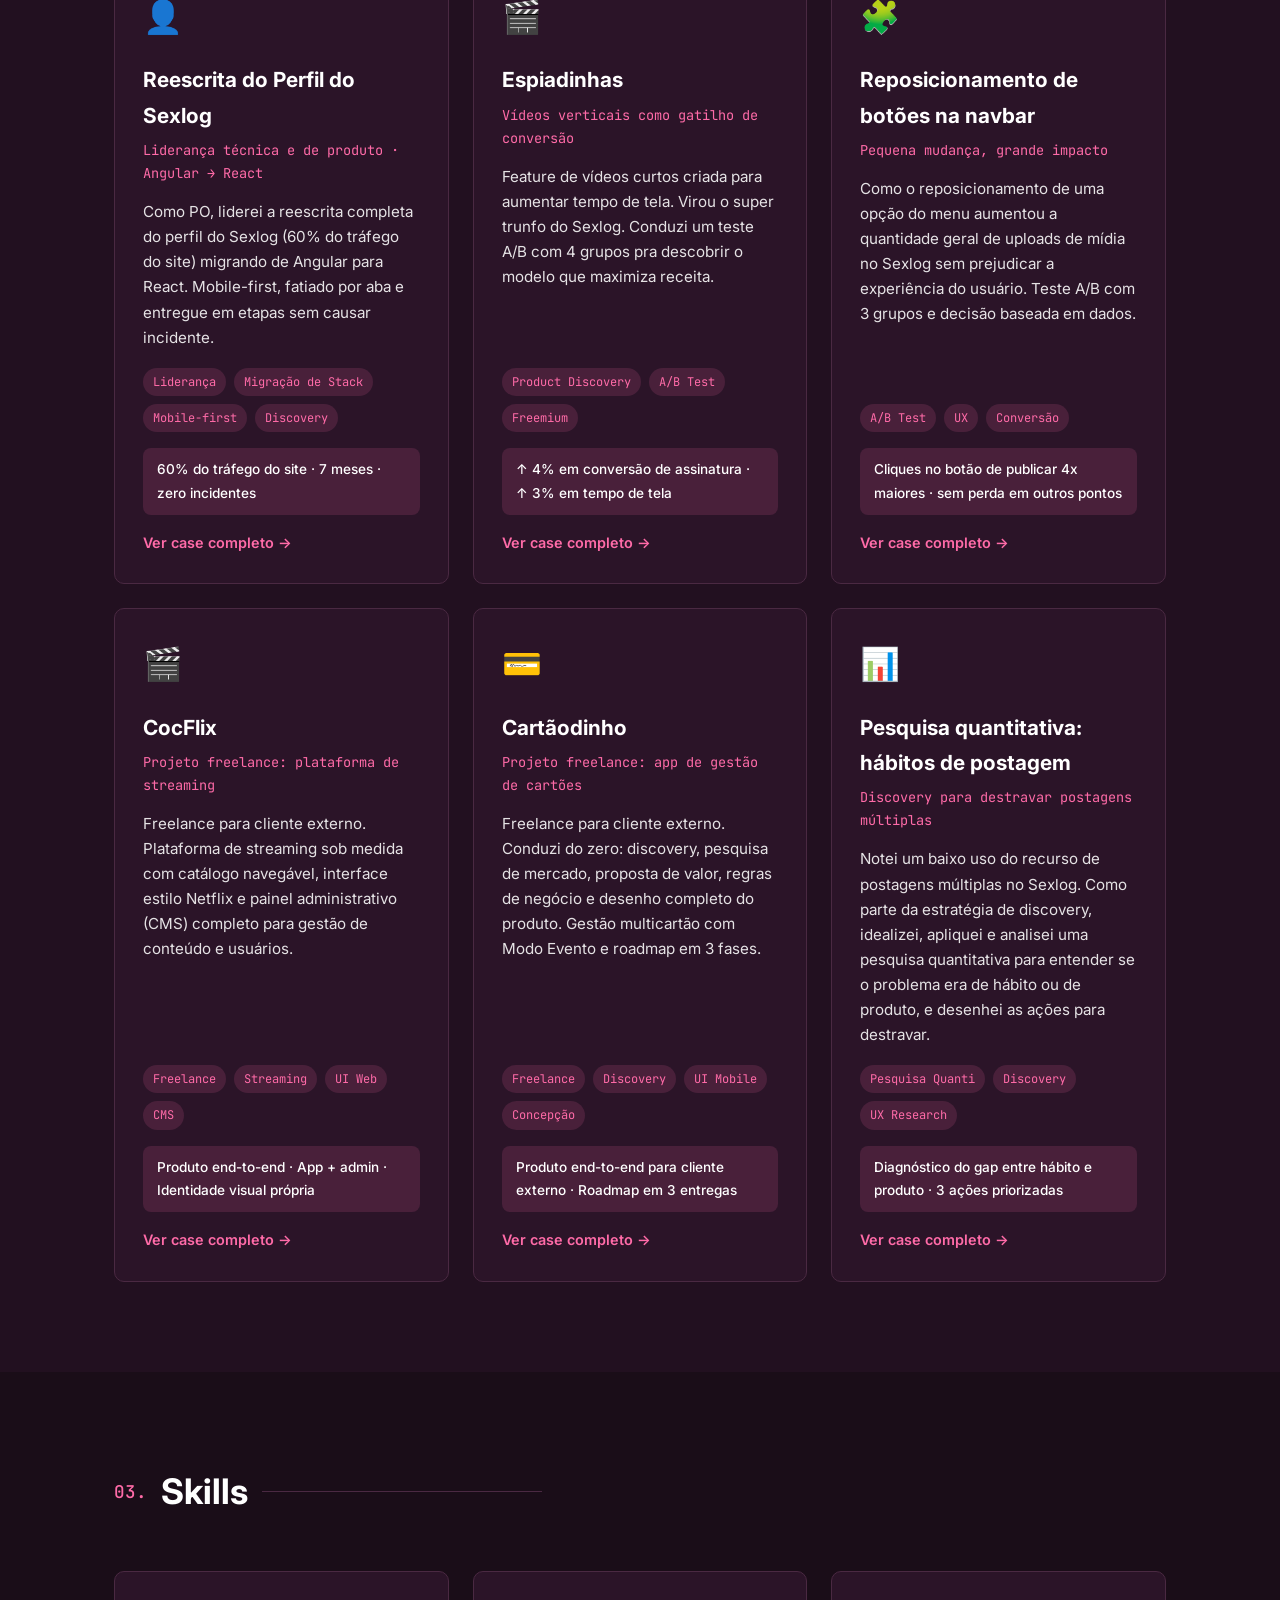
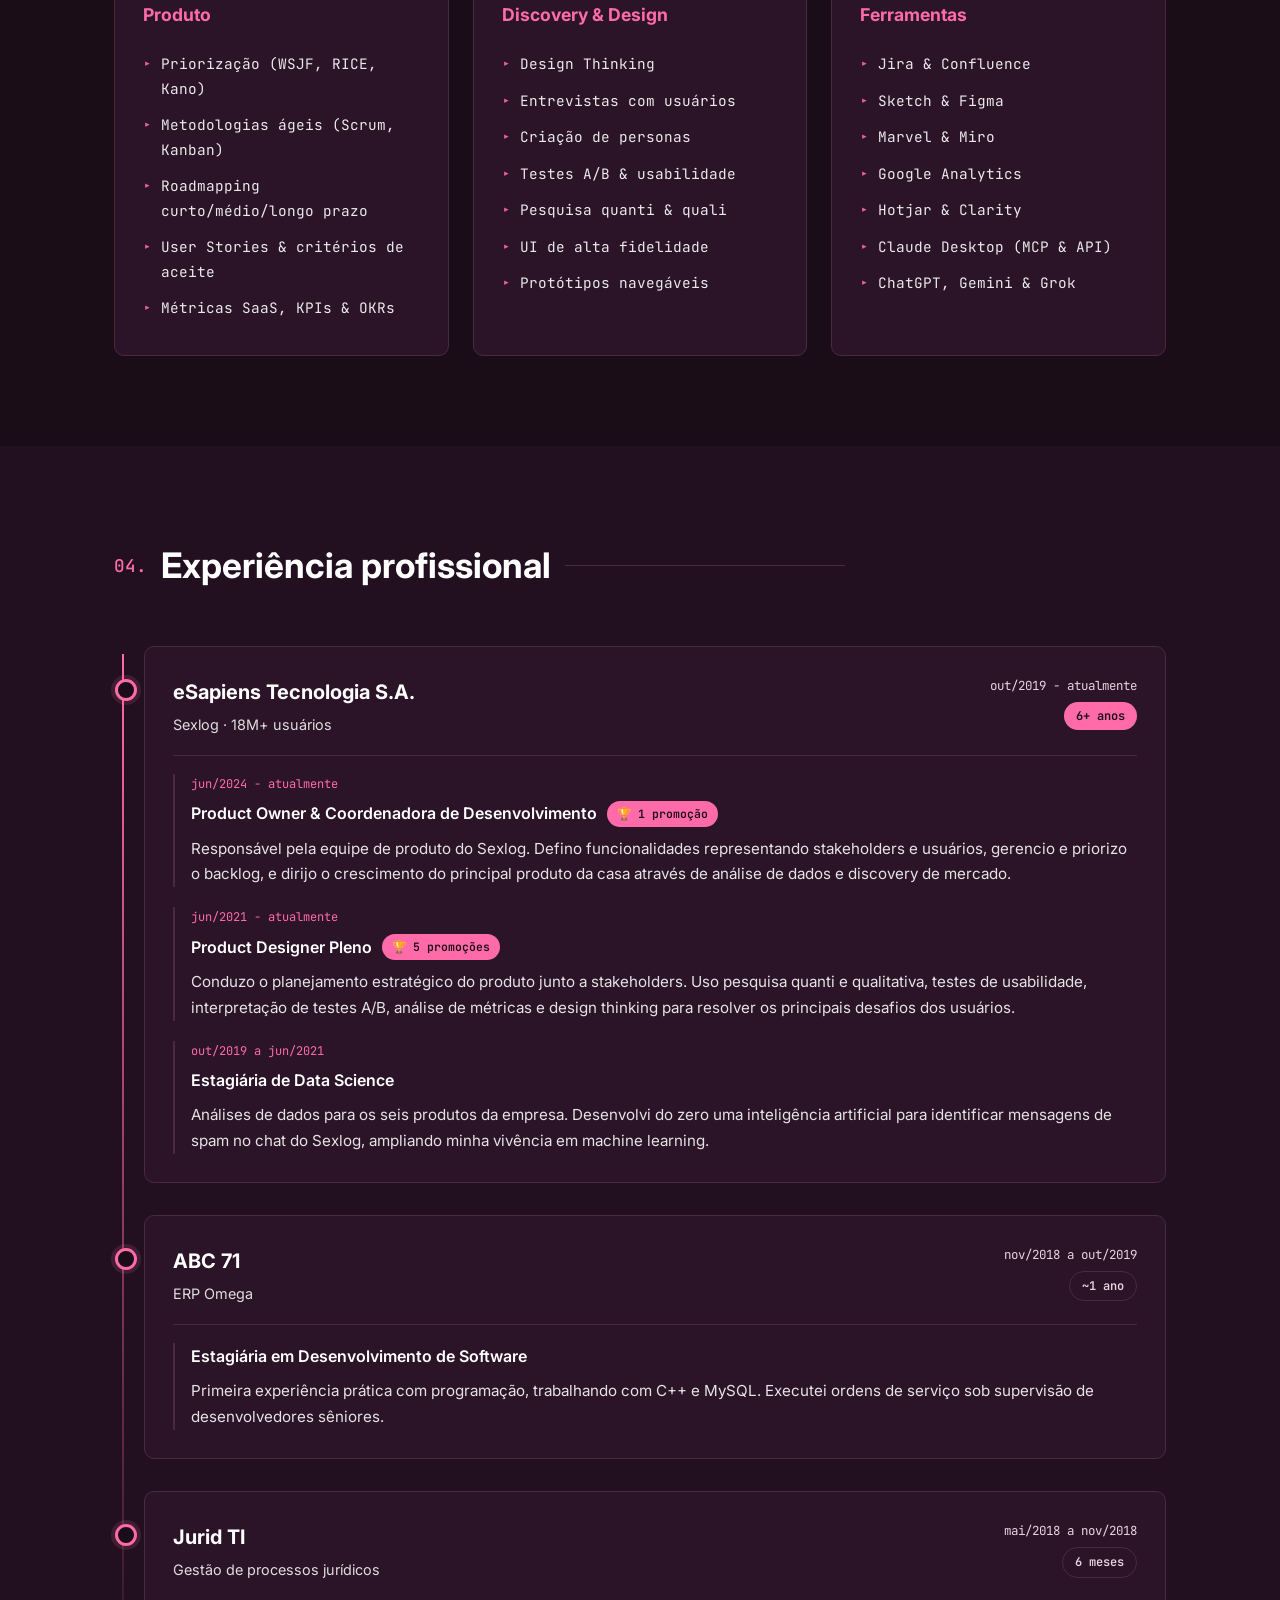
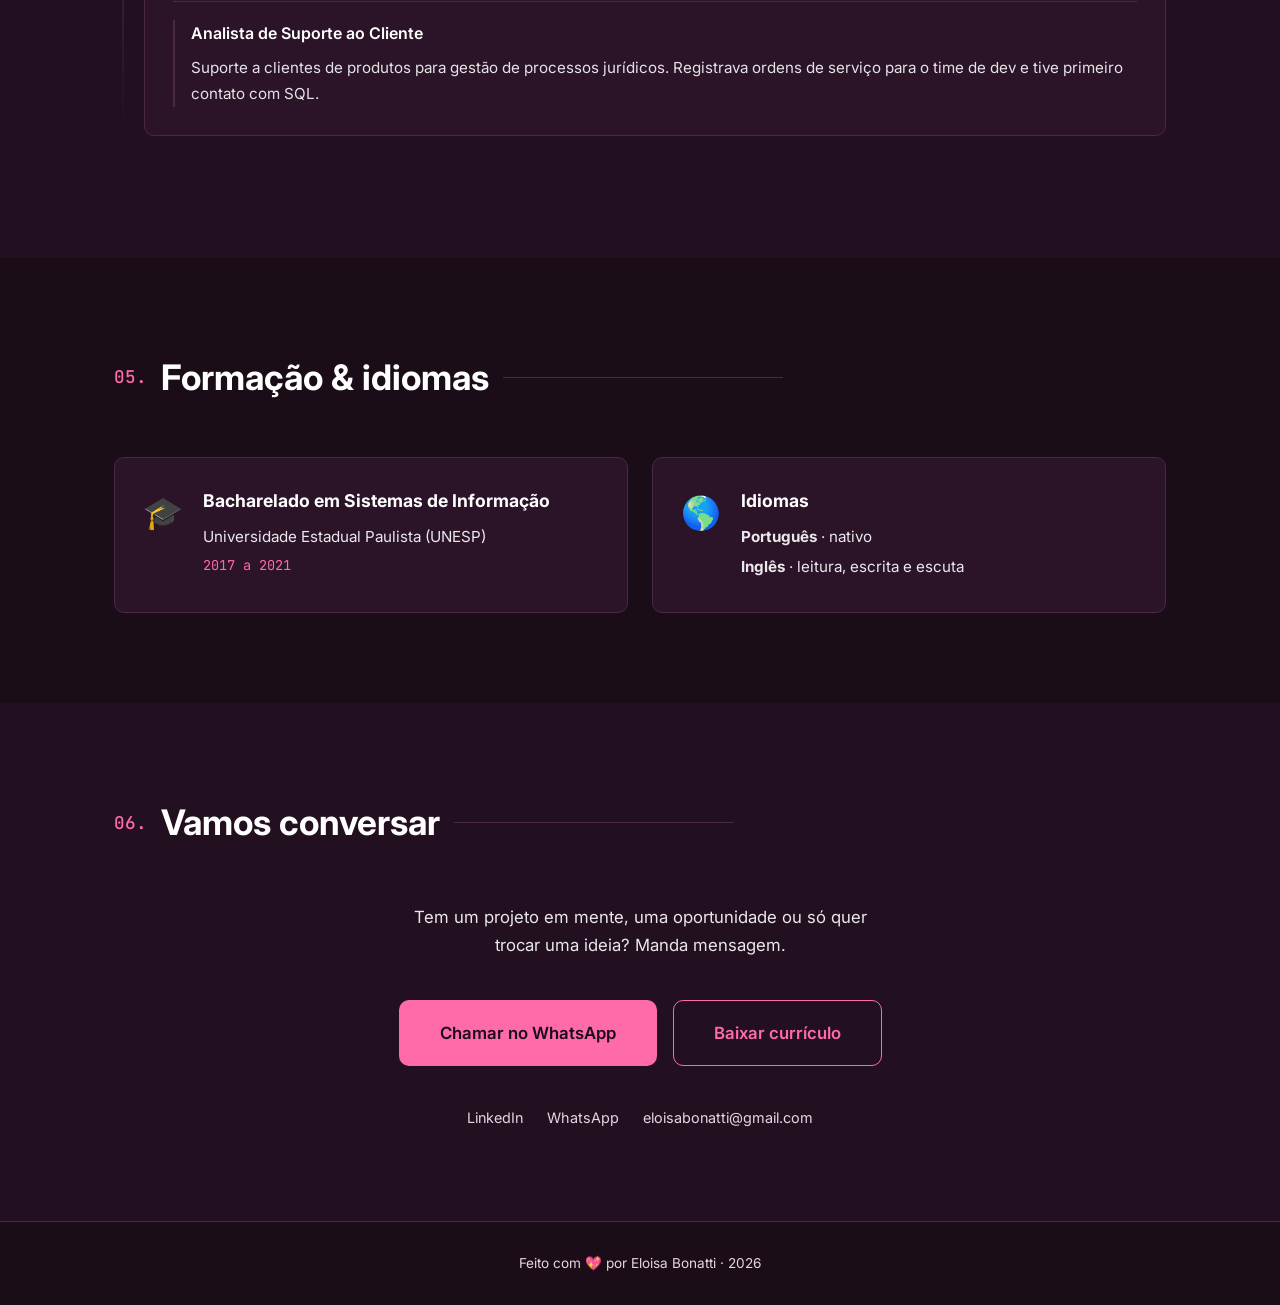
==== commit 5556f884: "style: remover botão de enviar e-mail da seção de contato" ====
--- a/index.html
+++ b/index.html
@@ -273,7 +273,6 @@
       </p>
       <div class="contact__ctas">
         <a href="https://wa.me/5514998550536" target="_blank" rel="noopener" class="btn btn--primary btn--large">Chamar no WhatsApp</a>
-        <a href="mailto:eloisabonatti@gmail.com" class="btn btn--ghost btn--large">Enviar e-mail</a>
         <a href="public/CV_EloisaBonatti.pdf" target="_blank" rel="noopener" class="btn btn--ghost btn--large">Baixar currículo</a>
       </div>
       <div class="contact__social">
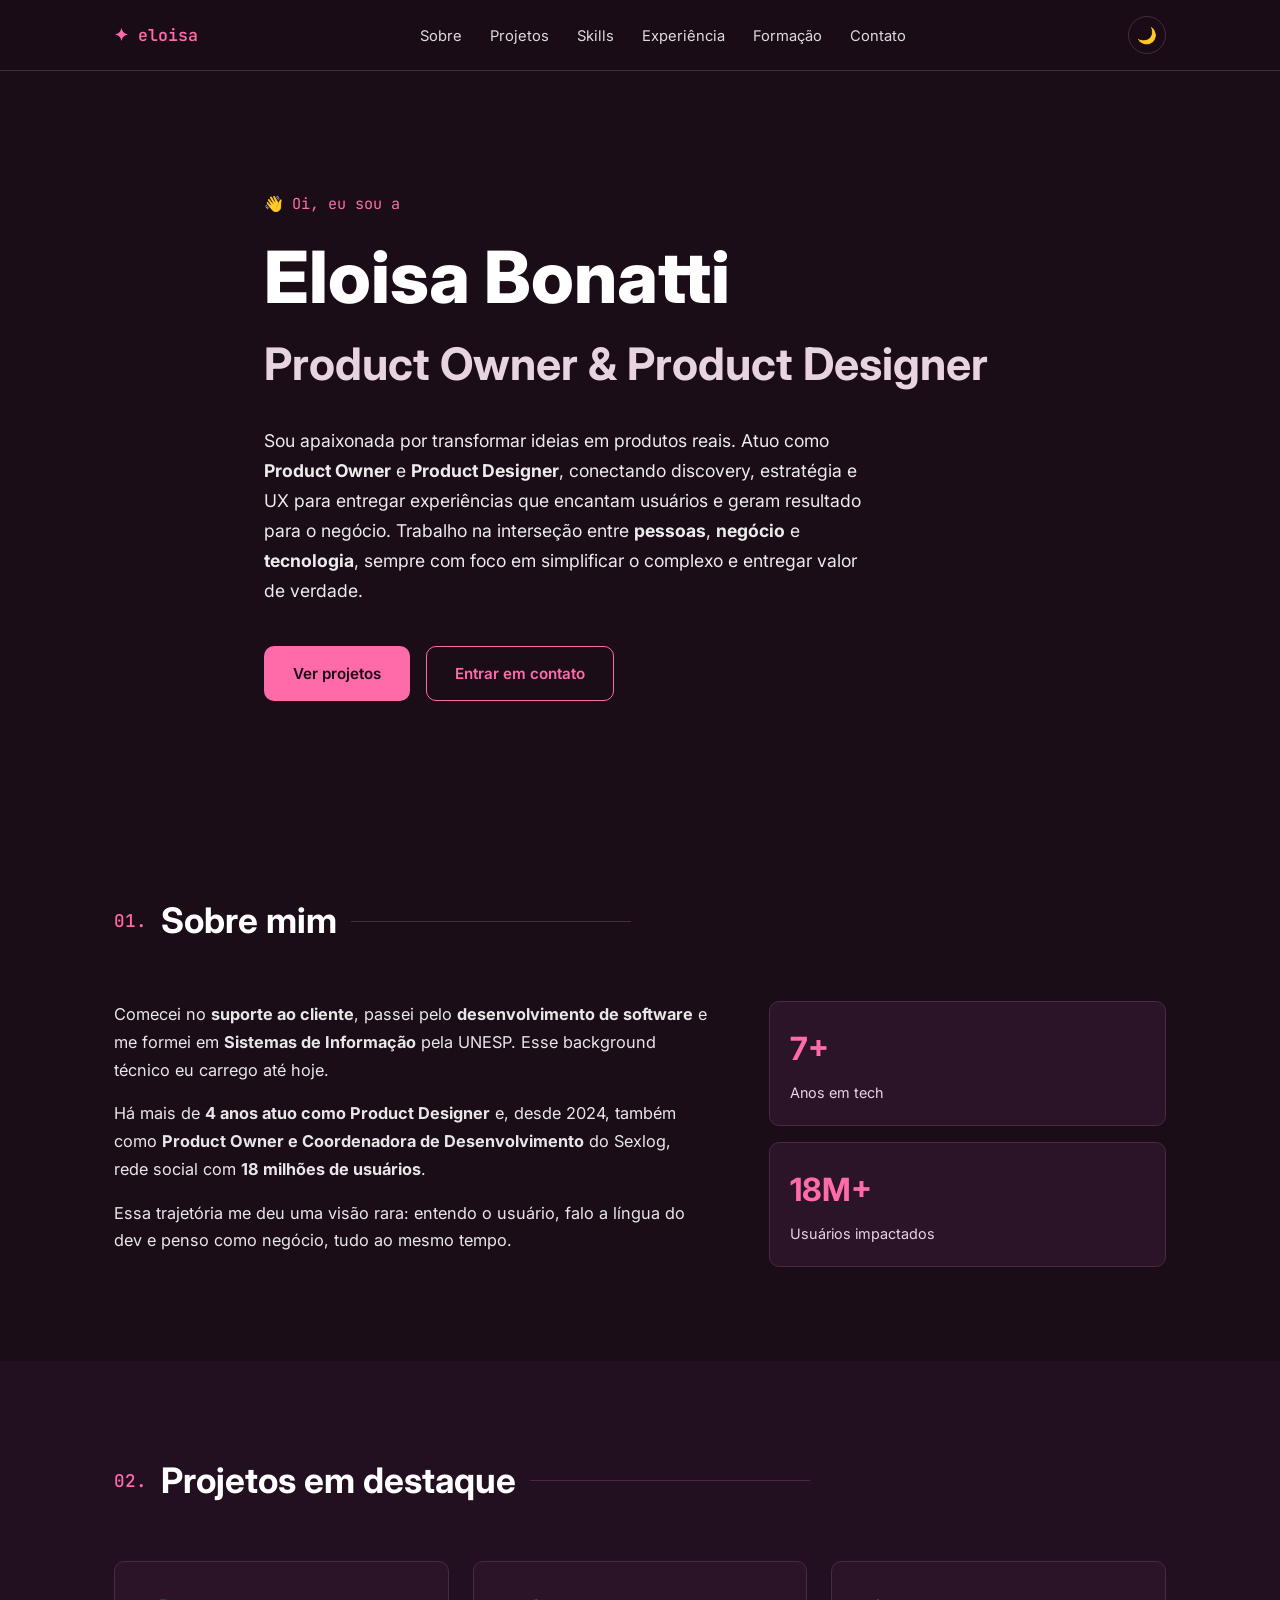
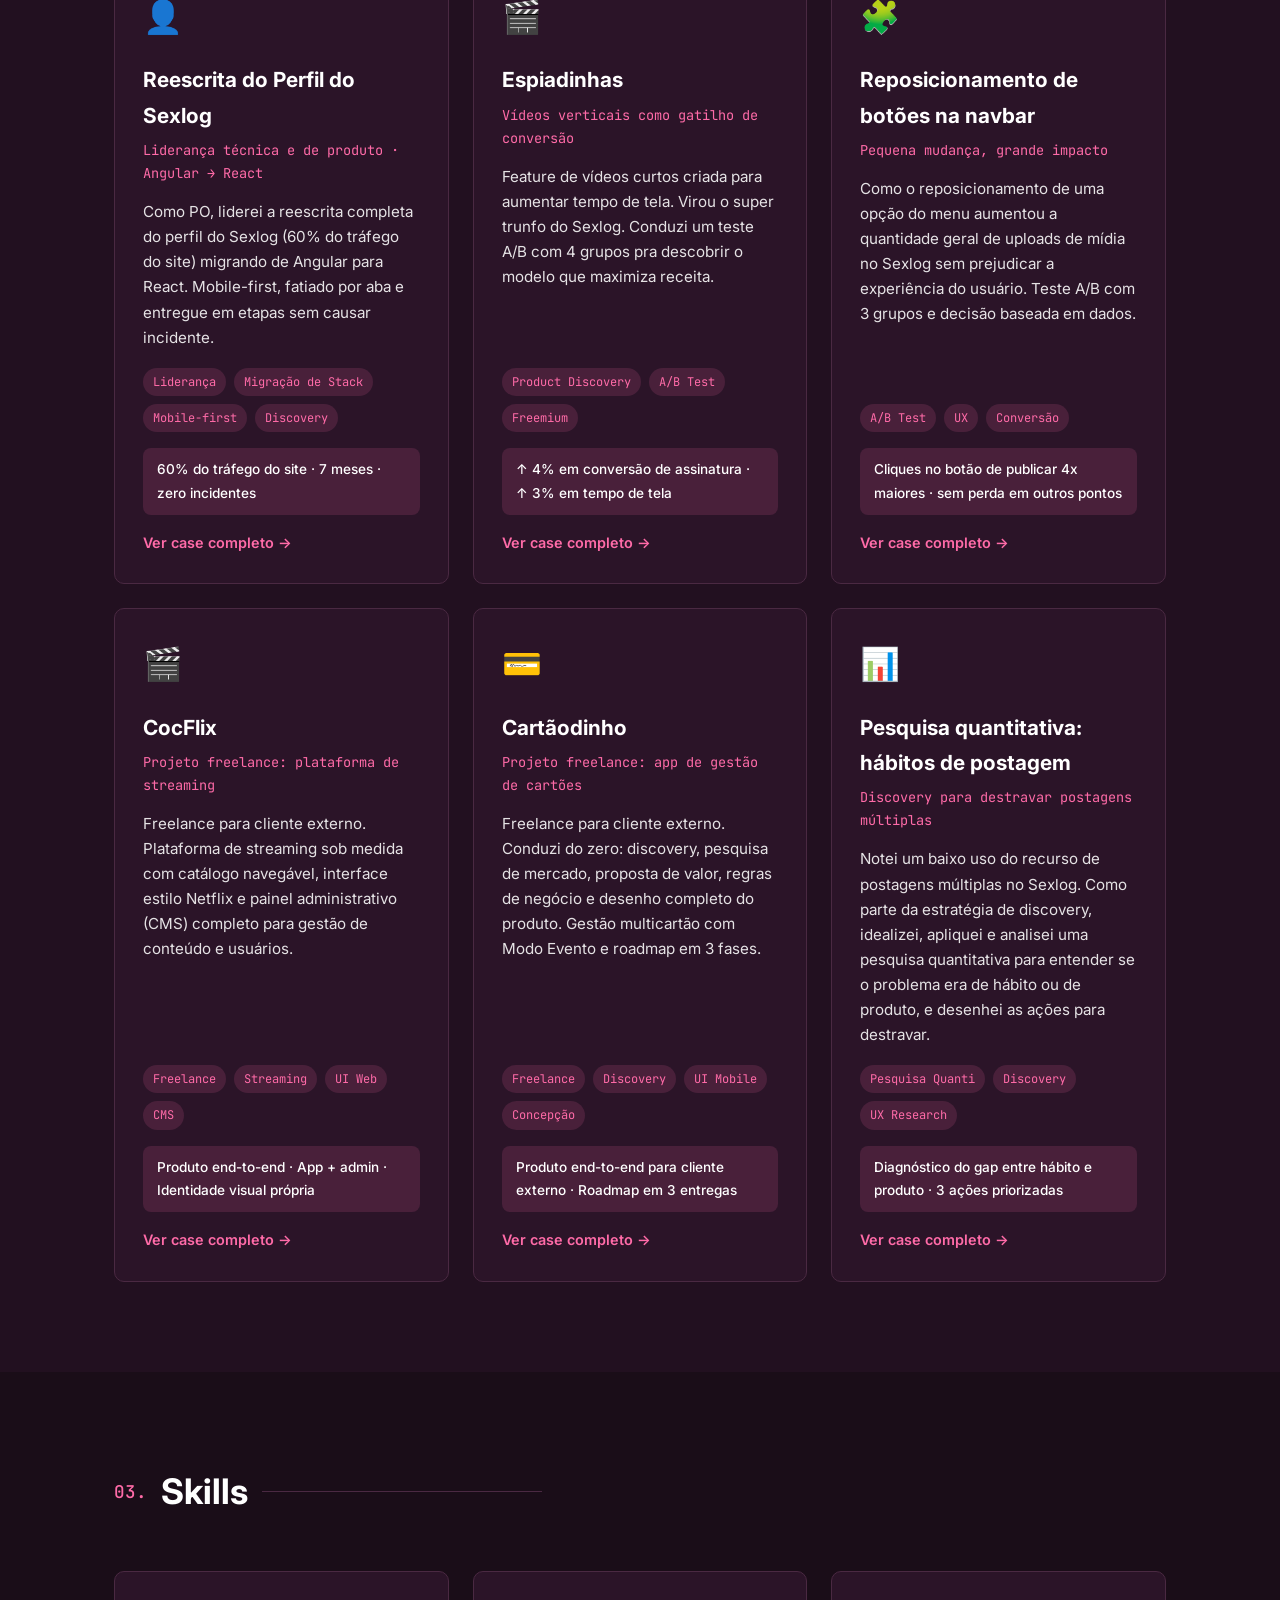
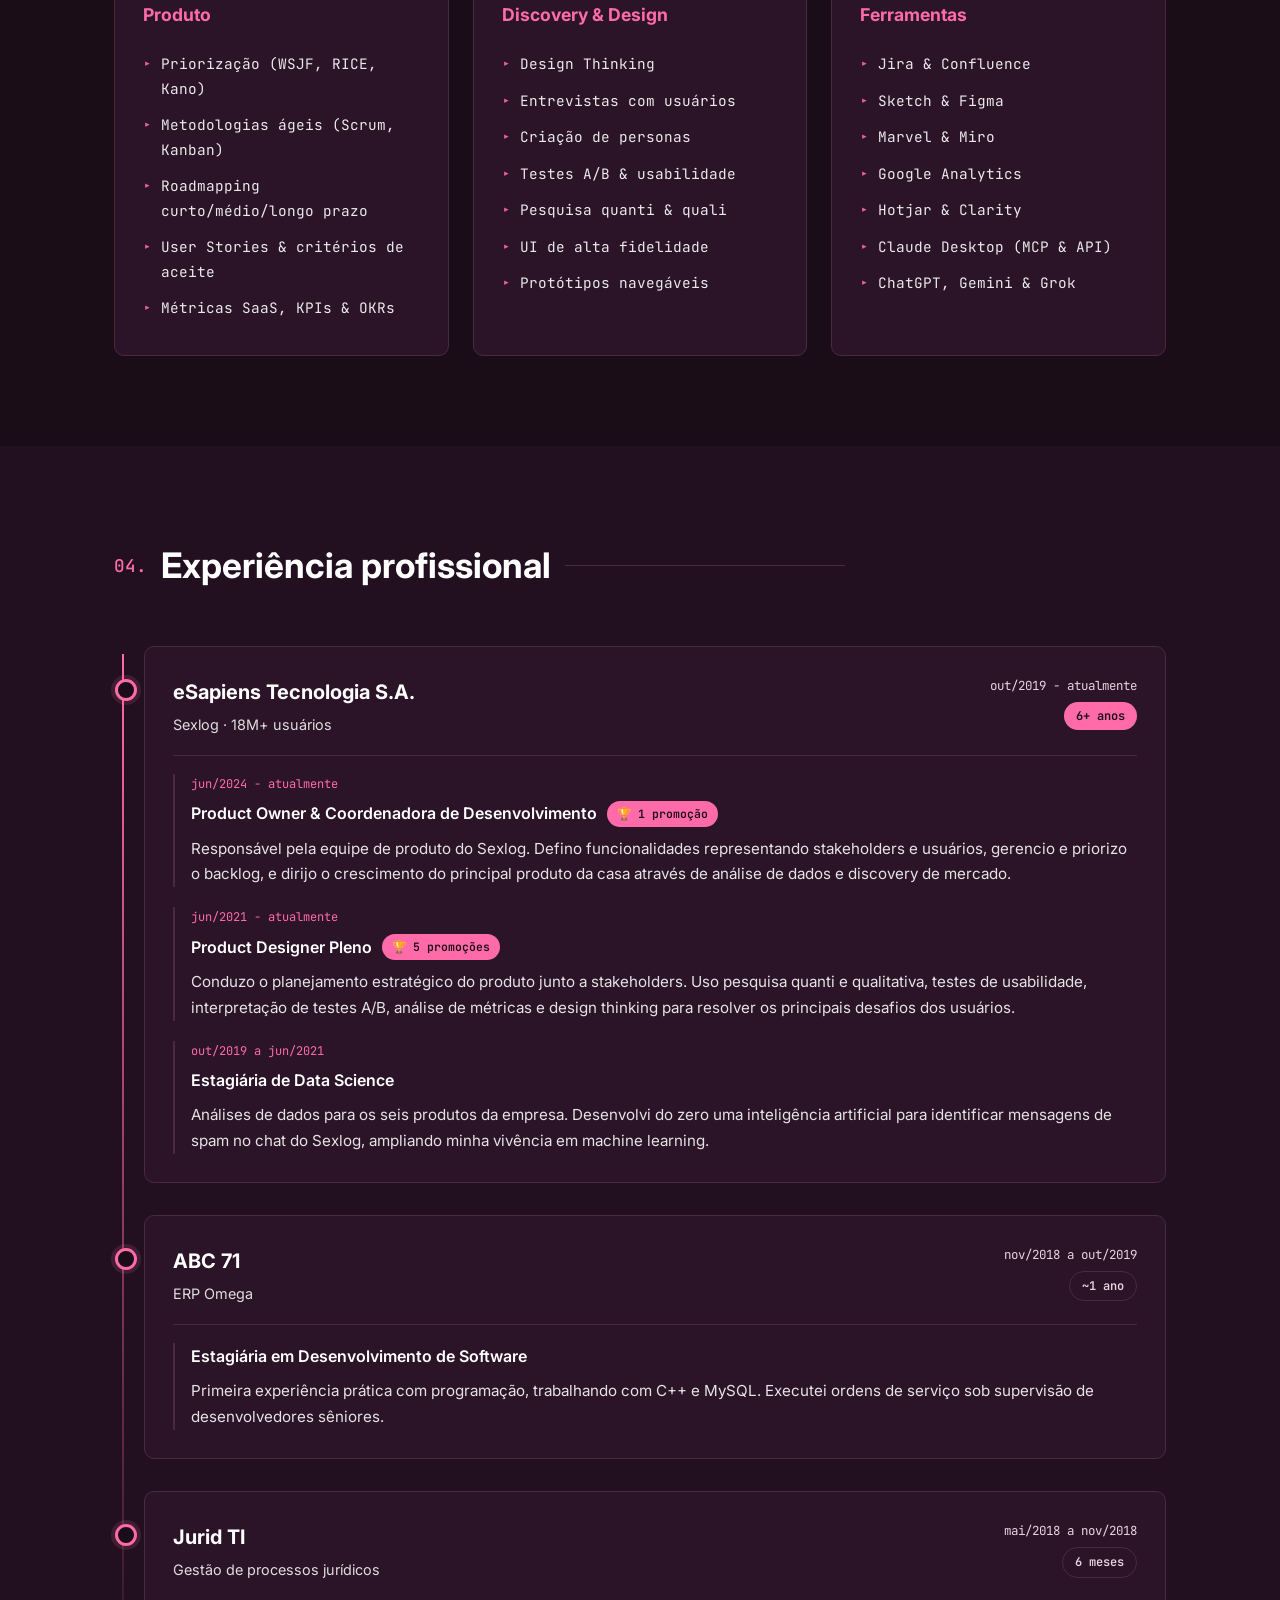
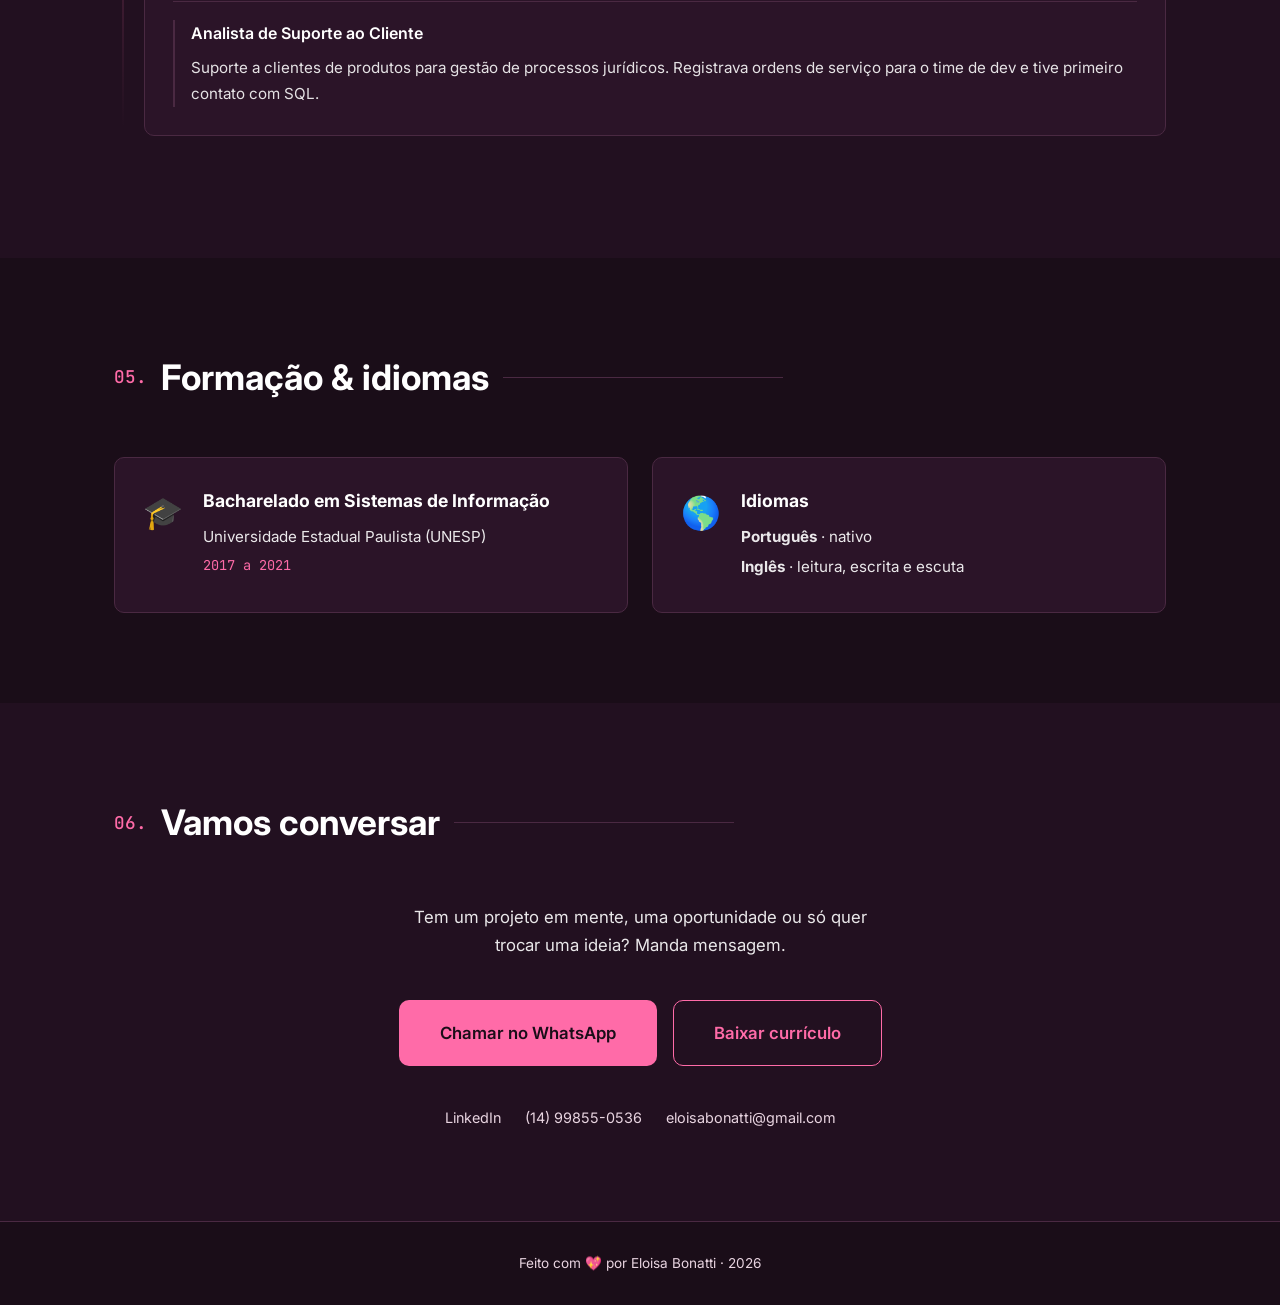
==== commit 225f85ac: "copy: trocar texto WhatsApp pelo número no rodapé social" ====
--- a/index.html
+++ b/index.html
@@ -277,7 +277,7 @@
       </div>
       <div class="contact__social">
         <a href="https://linkedin.com/in/" target="_blank" rel="noopener">LinkedIn</a>
-        <a href="https://wa.me/5514998550536" target="_blank" rel="noopener">WhatsApp</a>
+        <a href="https://wa.me/5514998550536" target="_blank" rel="noopener">(14) 99855-0536</a>
         <a href="mailto:eloisabonatti@gmail.com">eloisabonatti@gmail.com</a>
       </div>
     </div>
